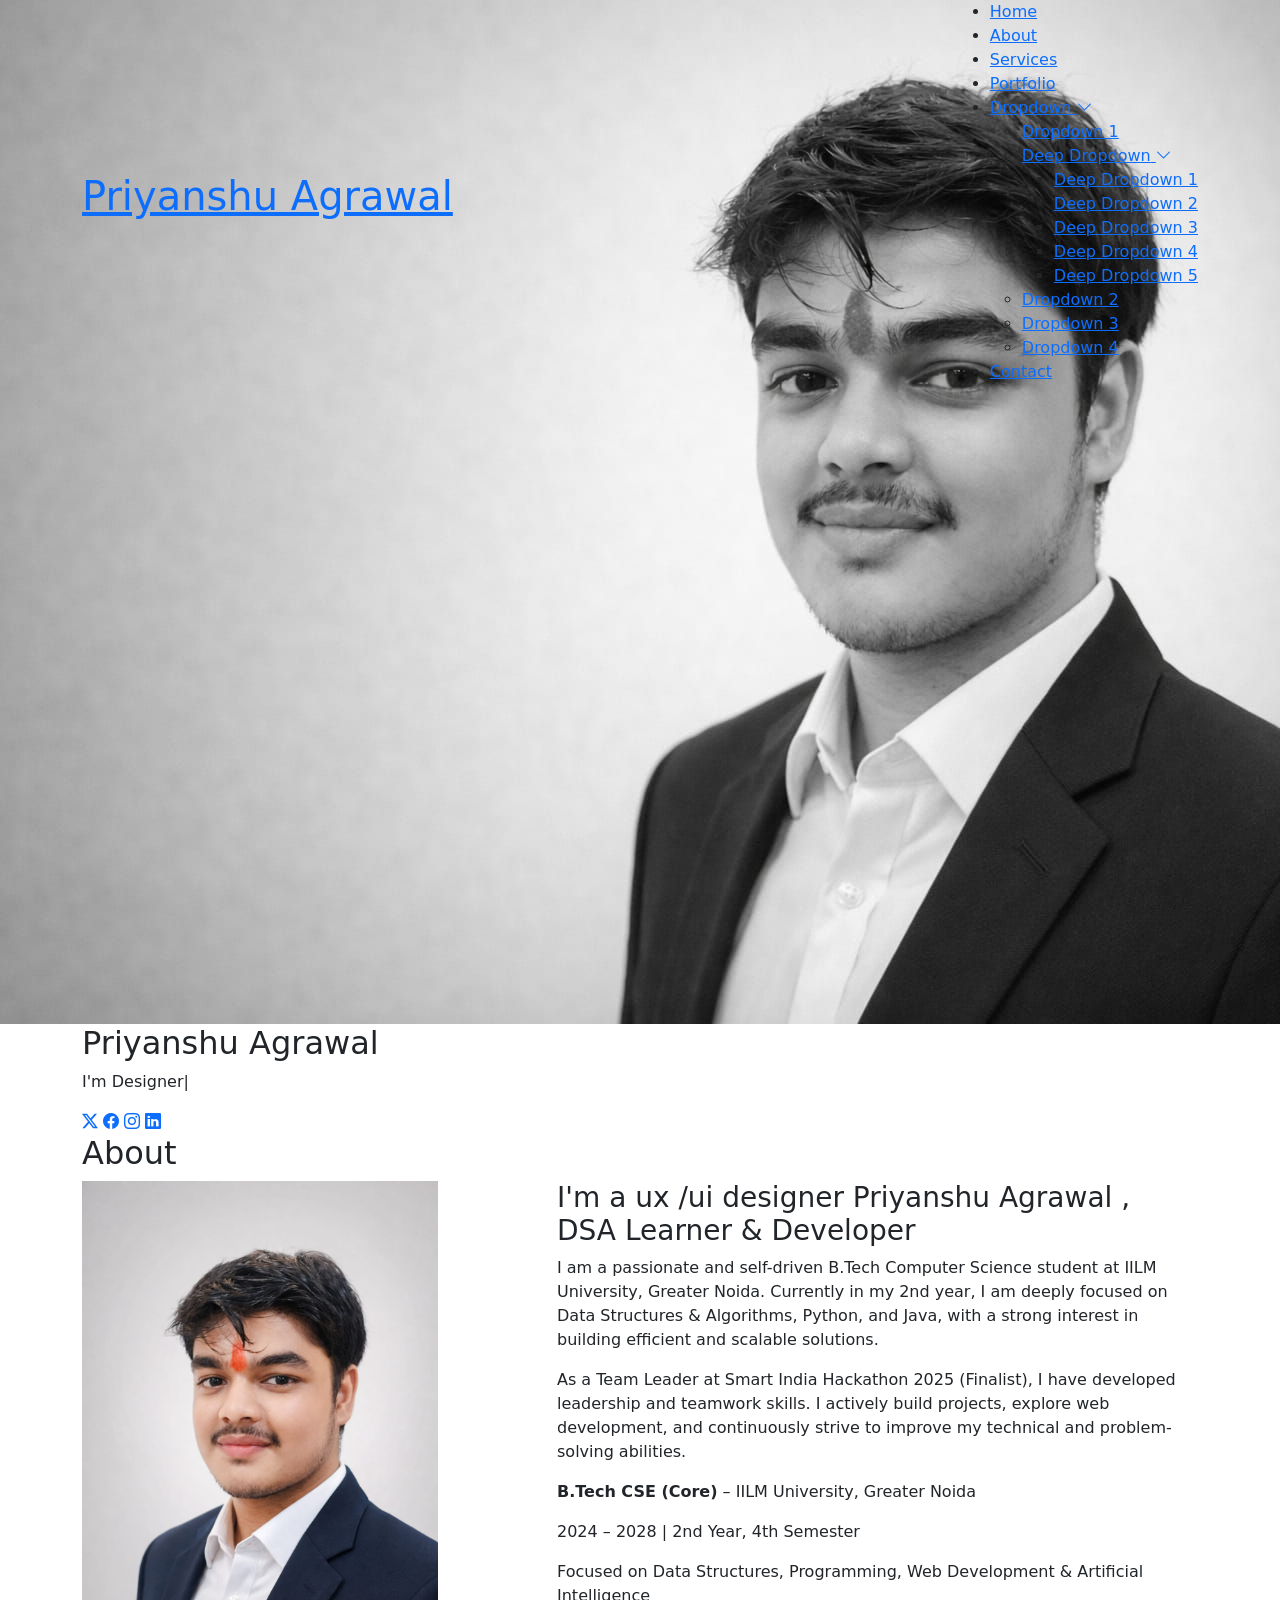
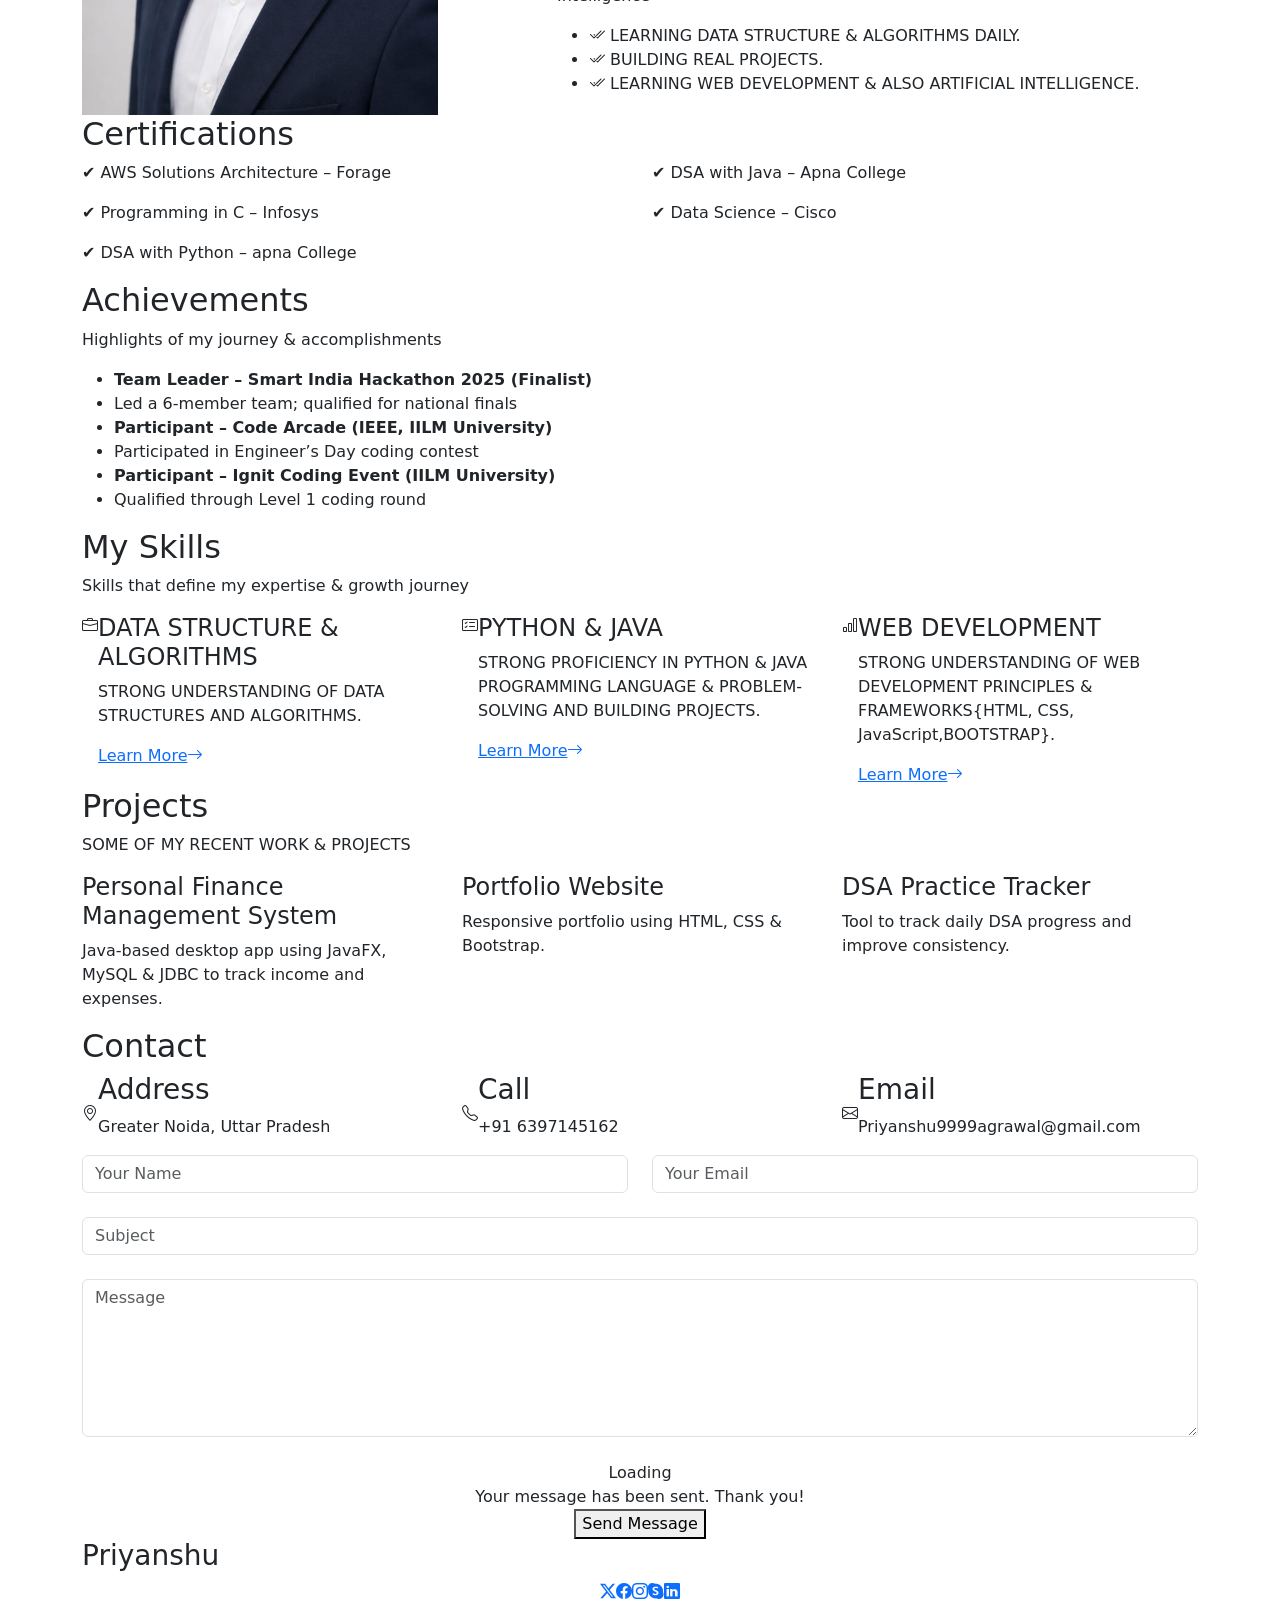
==== index.html @ 97d76272 "first commit" ====
<!DOCTYPE html>
<html lang="en">

<head>
  <meta charset="utf-8">
  <meta content="width=device-width, initial-scale=1.0" name="viewport">
  <title>Index - Folio Bootstrap Template</title>
  <meta name="description" content="">
  <meta name="keywords" content="">

  <!-- Favicons -->
  <link href="assets/img/favicon.png" rel="icon">
  <link href="assets/img/apple-touch-icon.png" rel="apple-touch-icon">

  <!-- Fonts -->
  <link href="https://fonts.googleapis.com" rel="preconnect">
  <link href="https://fonts.gstatic.com" rel="preconnect" crossorigin>
  <link href="https://fonts.googleapis.com/css2?family=Roboto:ital,wght@0,100;0,300;0,400;0,500;0,700;0,900;1,100;1,300;1,400;1,500;1,700;1,900&family=Poppins:ital,wght@0,100;0,200;0,300;0,400;0,500;0,600;0,700;0,800;0,900;1,100;1,200;1,300;1,400;1,500;1,600;1,700;1,800;1,900&family=Playfair+Display:ital,wght@0,400;0,500;0,600;0,700;0,800;0,900;1,400;1,500;1,600;1,700;1,800;1,900&display=swap" rel="stylesheet">

  <!-- Vendor CSS Files -->
  <link href="assets/vendor/bootstrap/css/bootstrap.min.css" rel="stylesheet">
  <link href="assets/vendor/bootstrap-icons/bootstrap-icons.css" rel="stylesheet">
  <link href="assets/vendor/aos/aos.css" rel="stylesheet">
  <link href="assets/vendor/swiper/swiper-bundle.min.css" rel="stylesheet">
  <link href="assets/vendor/glightbox/css/glightbox.min.css" rel="stylesheet">

  <!-- Main CSS File -->
  <link href="assets/css/main.css" rel="stylesheet">

  <!-- =======================================================
  * Template Name: Folio
  * Template URL: https://bootstrapmade.com/folio-bootstrap-portfolio-template/
  * Updated: Aug 08 2024 with Bootstrap v5.3.3
  * Author: BootstrapMade.com
  * License: https://bootstrapmade.com/license/
  ======================================================== -->
</head>

<body class="index-page">

  <header id="header" class="header d-flex align-items-center fixed-top">
    <div class="container-fluid container-xl position-relative d-flex align-items-center justify-content-between">

      <a href="index.html" class="logo d-flex align-items-center">
        <!-- Uncomment the line below if you also wish to use an image logo -->
        <!-- <img src="assets/img/logo.png" alt=""> -->
        <h1 class="sitename">Priyanshu Agrawal</h1>
      </a>

      <nav id="navmenu" class="navmenu">
        <ul>
          <li><a href="#hero" class="active">Home</a></li>
          <li><a href="#about">About</a></li>
          <li><a href="#services">Services</a></li>
          <li><a href="#portfolio">Portfolio</a></li>
          <li class="dropdown"><a href="#"><span>Dropdown</span> <i class="bi bi-chevron-down toggle-dropdown"></i></a>
            <ul>
              <li><a href="#">Dropdown 1</a></li>
              <li class="dropdown"><a href="#"><span>Deep Dropdown</span> <i class="bi bi-chevron-down toggle-dropdown"></i></a>
                <ul>
                  <li><a href="#">Deep Dropdown 1</a></li>
                  <li><a href="#">Deep Dropdown 2</a></li>
                  <li><a href="#">Deep Dropdown 3</a></li>
                  <li><a href="#">Deep Dropdown 4</a></li>
                  <li><a href="#">Deep Dropdown 5</a></li>
                </ul>
              </li>
              <li><a href="#">Dropdown 2</a></li>
              <li><a href="#">Dropdown 3</a></li>
              <li><a href="#">Dropdown 4</a></li>
            </ul>
          </li>
          <li><a href="#contact">Contact</a></li>
        </ul>
        <i class="mobile-nav-toggle d-xl-none bi bi-list"></i>
      </nav>

    </div>
  </header>

  <main class="main">

    <!-- Hero Section -->
    <section id="hero" class="hero section dark-background">

      <img src="assets/img/imagebg.jpg.jpeg" alt="" data-aos="fade-in">

      <div class="container" data-aos="fade-up" data-aos-delay="100">
        <h2>Priyanshu Agrawal<br></h2>
        <p>I'm <span class="typed" data-typed-items="Designer, Developer, Freelancer,DSA Learner">Freelancer</span></p>
        <div class="social-links">
          <a href="#"><i class="bi bi-twitter-x"></i></a>
          <a href="#"><i class="bi bi-facebook"></i></a>
          <a href="#"><i class="bi bi-instagram"></i></a>
          <a href="#"><i class="bi bi-linkedin"></i></a>
        </div>
      </div>

    </section><!-- /Hero Section -->

    <!-- About Section -->
    <section id="about" class="about section">

      <!-- Section Title -->
      <div class="container section-title" data-aos="fade-up">
        <h2>About</h2>

      </div><!-- End Section Title -->

      <div class="container" data-aos="fade-up" data-aos-delay="100">

        <div class="row gy-4 justify-content-between">
          <div class="col-lg-4 profile-img align-self-start">
            <img src="assets/img/profile-img.jpg.jpeg" class="img-fluid" alt="">
          </div>
          <div class="col-lg-7 content">
            <h3>I'm a ux /ui designer Priyanshu Agrawal , DSA Learner & Developer 

            </h3><p>I am a passionate and self-driven B.Tech Computer Science student at IILM University, Greater Noida. 
              Currently in my 2nd year, I am deeply focused on Data Structures & Algorithms, Python, and Java, 
              with a strong interest in building efficient and scalable solutions.
            </p>
            <p>
              As a Team Leader at Smart India Hackathon 2025 (Finalist), I have developed leadership and teamwork skills. 
              I actively build projects, explore web development, and continuously strive to improve my technical and problem-solving abilities.
            </p>
            </p>
           <p><strong>B.Tech CSE (Core)</strong> – IILM University, Greater Noida</p>
<p>2024 – 2028 | 2nd Year, 4th Semester</p>
<p>Focused on Data Structures, Programming, Web Development & Artificial Intelligence</p>
            <ul>
              <li><i class="bi bi-check2-all"></i> <span>LEARNING DATA STRUCTURE & ALGORITHMS DAILY.</span></li>
              <li><i class="bi bi-check2-all"></i> <span>BUILDING REAL PROJECTS.</span></li>
              <li><i class="bi bi-check2-all"></i> <span>LEARNING WEB DEVELOPMENT & ALSO ARTIFICIAL INTELLIGENCE.</span></li>
            </ul>
          </div>
        </div>

      </div>

    </section><!-- /About Section -->

    <!-- Services Section -->
     <section id="certifications" class="section">
  <div class="container">
    <h2>Certifications</h2>

    <div class="row">

      <div class="col-md-6">
        <p>✔ AWS Solutions Architecture – Forage</p>
      </div>

      <div class="col-md-6">
        <p>✔ DSA with Java – Apna College</p>
      </div>

      <div class="col-md-6">
        <p>✔ Programming in C – Infosys</p>
      </div>

      <div class="col-md-6">
        <p>✔ Data Science – Cisco</p>
      </div>

      <div class="col-md-6">
        <p>✔ DSA with Python – apna College</p>
      </div>


    </div>

  </div>
</section>
<section id="achievements" class="services section">

  <div class="container section-title">
    <h2>Achievements</h2>
    <p>Highlights of my journey & accomplishments</p>
  </div>

  <div class="container">
    <ul>
      <li><strong>Team Leader – Smart India Hackathon 2025 (Finalist)</strong></li>
      <li>Led a 6-member team; qualified for national finals</li>

      <li><strong>Participant – Code Arcade (IEEE, IILM University)</strong></li>
      <li>Participated in Engineer’s Day coding contest</li>

      <li><strong>Participant – Ignit Coding Event (IILM University)</strong></li>
      <li>Qualified through Level 1 coding round</li>
    </ul>
  </div>

</section>

    <section id="services" class="services section">

      <!-- Section Title -->
      <div class="container section-title" data-aos="fade-up">
        <h2>My Skills</h2>
        <p>Skills that define my expertise & growth journey</p>
      </div><!-- End Section Title -->

      <div class="container">

        <div class="row gy-4">

          <div class="col-lg-4 col-md-6 service-item d-flex" data-aos="fade-up" data-aos-delay="100">
            <div class="icon flex-shrink-0"><i class="bi bi-briefcase"></i></div>
            <div>
              <h4 class="title">DATA STRUCTURE & ALGORITHMS</h4>
              <p class="description">STRONG UNDERSTANDING OF DATA STRUCTURES AND ALGORITHMS.</p>
              <a href="service-details.html" class="readmore stretched-link"><span>Learn More</span><i class="bi bi-arrow-right"></i></a>
            </div>
          </div>
          <!-- End Service Item -->

          <div class="col-lg-4 col-md-6 service-item d-flex" data-aos="fade-up" data-aos-delay="200">
            <div class="icon flex-shrink-0"><i class="bi bi-card-checklist"></i></div>
            <div>
              <h4 class="title">PYTHON & JAVA</h4>
              <p class="description">STRONG PROFICIENCY IN PYTHON & JAVA PROGRAMMING LANGUAGE & PROBLEM-SOLVING AND BUILDING PROJECTS.</p>
              <a href="service-details.html" class="readmore stretched-link"><span>Learn More</span><i class="bi bi-arrow-right"></i></a>
            </div>
          </div><!-- End Service Item -->

          <div class="col-lg-4 col-md-6 service-item d-flex" data-aos="fade-up" data-aos-delay="300">
            <div class="icon flex-shrink-0"><i class="bi bi-bar-chart"></i></div>
            <div>
              <h4 class="title">WEB DEVELOPMENT</h4>
              <p class="description">STRONG UNDERSTANDING OF WEB DEVELOPMENT PRINCIPLES & FRAMEWORKS{HTML, CSS, JavaScript,BOOTSTRAP}.</p>
              <a href="service-details.html" class="readmore stretched-link"><span>Learn More</span><i class="bi bi-arrow-right"></i></a>
            </div>
          </div><!-- End Service Item -->

        </div>

      </div>

    </section><!-- /Services Section -->


    <!-- Projects Section -->
    <section id="Projects" class="Projects section">

      <!-- Section Title -->
      <div class="container section-title" data-aos="fade-up">
        <h2>Projects</h2>
        <p>SOME OF MY  RECENT WORK & PROJECTS</p>
      </div><!-- End Section Title -->

      <div class="container">

        <div class="isotope-layout" data-default-filter="*" data-layout="masonry" data-sort="original-order">

        </div>
        <div class="row">

  <div class="col-md-4">
    <h4>Personal Finance Management System</h4>
    <p>Java-based desktop app using JavaFX, MySQL & JDBC to track income and expenses.</p>
  </div>

  <div class="col-md-4">
    <h4>Portfolio Website</h4>
    <p>Responsive portfolio using HTML, CSS & Bootstrap.</p>
  </div>

  <div class="col-md-4">
    <h4>DSA Practice Tracker</h4>
    <p>Tool to track daily DSA progress and improve consistency.</p>
  </div>

            </section><!-- /Projects Section -->
    
    <!-- Contact Section -->
    <section id="contact" class="contact section">

      <!-- Section Title -->
      <div class="container section-title" data-aos="fade-up">
        <h2>Contact</h2>
        
      </div><!-- End Section Title -->

      <div class="container" data-aos="fade-up" data-aos-delay="100">

        <div class="info-wrap" data-aos="fade-up" data-aos-delay="200">
          <div class="row gy-5">

            <div class="col-lg-4">
              <div class="info-item d-flex align-items-center">
                <i class="bi bi-geo-alt flex-shrink-0"></i>
                <div>
                  <h3>Address</h3>
                  <p>Greater Noida, Uttar Pradesh</p>
                </div>
              </div>
            </div><!-- End Info Item -->

            <div class="col-lg-4">
              <div class="info-item d-flex align-items-center">
                <i class="bi bi-telephone flex-shrink-0"></i>
                <div>
                  <h3>Call<br></h3>
                  <p>+91 6397145162</p>
                </div>
              </div>
            </div><!-- End Info Item -->

            <div class="col-lg-4">
              <div class="info-item d-flex align-items-center">
                <i class="bi bi-envelope flex-shrink-0"></i>
                <div>
                  <h3>Email</h3>
                  <p>Priyanshu9999agrawal@gmail.com</p>
                </div>
              </div>
            </div><!-- End Info Item -->

          </div>
        </div>

        <form action="forms/contact.php" method="post" class="php-email-form" data-aos="fade-up" data-aos-delay="300">
          <div class="row gy-4">

            <div class="col-md-6">
              <input type="text" name="name" class="form-control" placeholder="Your Name" required="">
            </div>

            <div class="col-md-6 ">
              <input type="email" class="form-control" name="email" placeholder="Your Email" required="">
            </div>

            <div class="col-md-12">
              <input type="text" class="form-control" name="subject" placeholder="Subject" required="">
            </div>

            <div class="col-md-12">
              <textarea class="form-control" name="message" rows="6" placeholder="Message" required=""></textarea>
            </div>

            <div class="col-md-12 text-center">
              <div class="loading">Loading</div>
              <div class="error-message"></div>
              <div class="sent-message">Your message has been sent. Thank you!</div>

              <button type="submit">Send Message</button>
            </div>

          </div>
        </form><!-- End Contact Form -->

      </div>

    </section><!-- /Contact Section -->

  </main>

  <footer id="footer" class="footer light-background">
    <div class="container">
      <h3 class="sitename">Priyanshu</h3>
      
      <div class="social-links d-flex justify-content-center">
        <a href=""><i class="bi bi-twitter-x"></i></a>
        <a href=""><i class="bi bi-facebook"></i></a>
        <a href=""><i class="bi bi-instagram"></i></a>
        <a href=""><i class="bi bi-skype"></i></a>
        <a href=""><i class="bi bi-linkedin"></i></a>
      </div>
      <div class="container">
        <div class="copyright">
         
        </div>
        <div class="credits">
          <!-- All the links in the footer should remain intact. -->
          <!-- You can delete the links only if you've purchased the pro version. -->
          <!-- Licensing information: https://bootstrapmade.com/license/ -->
          <!-- Purchase the pro version with working PHP/AJAX contact form: [buy-url] -->
          
        </div>
      </div>
    </div>
  </footer>

  <!-- Scroll Top -->
  <a href="#" id="scroll-top" class="scroll-top d-flex align-items-center justify-content-center"><i class="bi bi-arrow-up-short"></i></a>

  <!-- Preloader -->
  <div id="preloader"></div>

  <!-- Vendor JS Files -->
  <script src="assets/vendor/bootstrap/js/bootstrap.bundle.min.js"></script>
  <script src="assets/vendor/php-email-form/validate.js"></script>
  <script src="assets/vendor/aos/aos.js"></script>
  <script src="assets/vendor/typed.js/typed.umd.js"></script>
  <script src="assets/vendor/swiper/swiper-bundle.min.js"></script>
  <script src="assets/vendor/glightbox/js/glightbox.min.js"></script>
  <script src="assets/vendor/imagesloaded/imagesloaded.pkgd.min.js"></script>
  <script src="assets/vendor/isotope-layout/isotope.pkgd.min.js"></script>

  <!-- Main JS File -->
  <script src="assets/js/main.js"></script>

</body>

</html>
---- assets/css/main.css ----
/**
* Template Name: Folio
* Template URL: https://bootstrapmade.com/folio-bootstrap-portfolio-template/
* Updated: Aug 08 2024 with Bootstrap v5.3.3
* Author: BootstrapMade.com
* License: https://bootstrapmade.com/license/
*/

/*--------------------------------------------------------------
# Font & Color Variables
# Help: https://bootstrapmade.com/color-system/
--------------------------------------------------------------*/
/* Fonts */
:root {
  --default-font: "Roboto",  system-ui, -apple-system, "Segoe UI", Roboto, "Helvetica Neue", Arial, "Noto Sans", "Liberation Sans", sans-serif, "Apple Color Emoji", "Segoe UI Emoji", "Segoe UI Symbol", "Noto Color Emoji";
  --heading-font: "Playfair Display",  sans-serif;
  --nav-font: "Poppins",  sans-serif;
}

/* Global Colors - The following color variables are used throughout the website. Updating them here will change the color scheme of the entire website */
:root { 
  --background-color: #ffffff; /* Background color for the entire website, including individual sections */
  --default-color: #898989; /* Default color used for the majority of the text content across the entire website */
  --heading-color: #777777; /* Color for headings, subheadings and title throughout the website */
  --accent-color: #b8a07e; /* Accent color that represents your brand on the website. It's used for buttons, links, and other elements that need to stand out */
  --surface-color: #ffffff; /* The surface color is used as a background of boxed elements within sections, such as cards, icon boxes, or other elements that require a visual separation from the global background. */
  --contrast-color: #ffffff; /* Contrast color for text, ensuring readability against backgrounds of accent, heading, or default colors. */
}

/* Nav Menu Colors - The following color variables are used specifically for the navigation menu. They are separate from the global colors to allow for more customization options */
:root {
  --nav-color: rgba(255, 255, 255, 0.6);  /* The default color of the main navmenu links */
  --nav-hover-color: #ffffff; /* Applied to main navmenu links when they are hovered over or active */
  --nav-mobile-background-color: #ffffff; /* Used as the background color for mobile navigation menu */
  --nav-dropdown-background-color: #ffffff; /* Used as the background color for dropdown items that appear when hovering over primary navigation items */
  --nav-dropdown-color: #898989; /* Used for navigation links of the dropdown items in the navigation menu. */
  --nav-dropdown-hover-color: #b8a07e; /* Similar to --nav-hover-color, this color is applied to dropdown navigation links when they are hovered over. */
}

/* Color Presets - These classes override global colors when applied to any section or element, providing reuse of the sam color scheme. */

.light-background {
  --background-color: #f3f1f0;
  --surface-color: #ffffff;
}

.dark-background {
  --background-color: #858484;
  --default-color: #ffffff;
  --heading-color: #ffffff;
  --surface-color: #9e9e9e;
  --contrast-color: #ffffff;
}

/* Smooth scroll */
:root {
  scroll-behavior: smooth;
}

/*--------------------------------------------------------------
# General Styling & Shared Classes
--------------------------------------------------------------*/
body {
  color: var(--default-color);
  background-color: var(--background-color);
  font-family: var(--default-font);
}

a {
  color: var(--accent-color);
  text-decoration: none;
  transition: 0.3s;
}

a:hover {
  color: color-mix(in srgb, var(--accent-color), transparent 25%);
  text-decoration: none;
}

h1,
h2,
h3,
h4,
h5,
h6 {
  color: var(--heading-color);
  font-family: var(--heading-font);
}

/* PHP Email Form Messages
------------------------------*/
.php-email-form .error-message {
  display: none;
  background: #df1529;
  color: #ffffff;
  text-align: left;
  padding: 15px;
  margin-bottom: 24px;
  font-weight: 600;
}

.php-email-form .sent-message {
  display: none;
  color: #ffffff;
  background: #059652;
  text-align: center;
  padding: 15px;
  margin-bottom: 24px;
  font-weight: 600;
}

.php-email-form .loading {
  display: none;
  background: var(--surface-color);
  text-align: center;
  padding: 15px;
  margin-bottom: 24px;
}

.php-email-form .loading:before {
  content: "";
  display: inline-block;
  border-radius: 50%;
  width: 24px;
  height: 24px;
  margin: 0 10px -6px 0;
  border: 3px solid var(--accent-color);
  border-top-color: var(--surface-color);
  animation: php-email-form-loading 1s linear infinite;
}

@keyframes php-email-form-loading {
  0% {
    transform: rotate(0deg);
  }

  100% {
    transform: rotate(360deg);
  }
}

/*--------------------------------------------------------------
# Global Header
--------------------------------------------------------------*/
.header {
  --background-color: rgba(0, 0, 0, 0);
  --default-color: #ffffff;
  --heading-color: #ffffff;
  color: var(--default-color);
  background-color: var(--background-color);
  padding: 10px 0;
  transition: all 0.5s;
  z-index: 997;
}

.header .logo {
  line-height: 1;
}

.header .logo img {
  max-height: 32px;
  margin-right: 8px;
}

.header .logo h1 {
  font-size: 30px;
  margin: 0;
  font-weight: 4700;
  color: var(--heading-color);
}

.scrolled .header {
  box-shadow: 0px 0 18px rgba(0, 0, 0, 0.1);
}

/* Global Header on Scroll
------------------------------*/
.scrolled .header {
  --background-color: rgba(82, 78, 68, 0.8);
}

/*--------------------------------------------------------------
# Navigation Menu
--------------------------------------------------------------*/
/* Navmenu - Desktop */
@media (min-width: 1200px) {
  .navmenu {
    padding: 0;
  }

  .navmenu ul {
    margin: 0;
    padding: 0;
    display: flex;
    list-style: none;
    align-items: center;
  }

  .navmenu li {
    position: relative;
  }

  .navmenu a,
  .navmenu a:focus {
    color: var(--nav-color);
    padding: 18px 15px;
    font-size: 16px;
    font-family: var(--nav-font);
    font-weight: 400;
    display: flex;
    align-items: center;
    justify-content: space-between;
    white-space: nowrap;
    transition: 0.3s;
  }

  .navmenu a i,
  .navmenu a:focus i {
    font-size: 12px;
    line-height: 0;
    margin-left: 5px;
    transition: 0.3s;
  }

  .navmenu li:last-child a {
    padding-right: 0;
  }

  .navmenu li:hover>a,
  .navmenu .active,
  .navmenu .active:focus {
    color: var(--nav-hover-color);
  }

  .navmenu .dropdown ul {
    margin: 0;
    padding: 10px 0;
    background: var(--nav-dropdown-background-color);
    display: block;
    position: absolute;
    visibility: hidden;
    left: 14px;
    top: 130%;
    opacity: 0;
    transition: 0.3s;
    border-radius: 4px;
    z-index: 99;
    box-shadow: 0px 0px 30px rgba(0, 0, 0, 0.1);
  }

  .navmenu .dropdown ul li {
    min-width: 200px;
  }

  .navmenu .dropdown ul a {
    padding: 10px 20px;
    font-size: 15px;
    text-transform: none;
    color: var(--nav-dropdown-color);
  }

  .navmenu .dropdown ul a i {
    font-size: 12px;
  }

  .navmenu .dropdown ul a:hover,
  .navmenu .dropdown ul .active:hover,
  .navmenu .dropdown ul li:hover>a {
    color: var(--nav-dropdown-hover-color);
  }

  .navmenu .dropdown:hover>ul {
    opacity: 1;
    top: 100%;
    visibility: visible;
  }

  .navmenu .dropdown .dropdown ul {
    top: 0;
    left: -90%;
    visibility: hidden;
  }

  .navmenu .dropdown .dropdown:hover>ul {
    opacity: 1;
    top: 0;
    left: -100%;
    visibility: visible;
  }
}

/* Navmenu - Mobile */
@media (max-width: 1199px) {
  .mobile-nav-toggle {
    color: var(--nav-color);
    font-size: 28px;
    line-height: 0;
    margin-right: 10px;
    cursor: pointer;
    transition: color 0.3s;
  }

  .navmenu {
    padding: 0;
    z-index: 9997;
  }

  .navmenu ul {
    display: none;
    list-style: none;
    position: absolute;
    inset: 60px 20px 20px 20px;
    padding: 10px 0;
    margin: 0;
    border-radius: 6px;
    background-color: var(--nav-mobile-background-color);
    overflow-y: auto;
    transition: 0.3s;
    z-index: 9998;
    box-shadow: 0px 0px 30px rgba(0, 0, 0, 0.1);
  }

  .navmenu a,
  .navmenu a:focus {
    color: var(--nav-dropdown-color);
    padding: 10px 20px;
    font-family: var(--nav-font);
    font-size: 17px;
    font-weight: 500;
    display: flex;
    align-items: center;
    justify-content: space-between;
    white-space: nowrap;
    transition: 0.3s;
  }

  .navmenu a i,
  .navmenu a:focus i {
    font-size: 12px;
    line-height: 0;
    margin-left: 5px;
    width: 30px;
    height: 30px;
    display: flex;
    align-items: center;
    justify-content: center;
    border-radius: 50%;
    transition: 0.3s;
    background-color: color-mix(in srgb, var(--accent-color), transparent 90%);
  }

  .navmenu a i:hover,
  .navmenu a:focus i:hover {
    background-color: var(--accent-color);
    color: var(--contrast-color);
  }

  .navmenu a:hover,
  .navmenu .active,
  .navmenu .active:focus {
    color: var(--nav-dropdown-hover-color);
  }

  .navmenu .active i,
  .navmenu .active:focus i {
    background-color: var(--accent-color);
    color: var(--contrast-color);
    transform: rotate(180deg);
  }

  .navmenu .dropdown ul {
    position: static;
    display: none;
    z-index: 99;
    padding: 10px 0;
    margin: 10px 20px;
    background-color: var(--nav-dropdown-background-color);
    border: 1px solid color-mix(in srgb, var(--default-color), transparent 90%);
    box-shadow: none;
    transition: all 0.5s ease-in-out;
  }

  .navmenu .dropdown ul ul {
    background-color: rgba(33, 37, 41, 0.1);
  }

  .navmenu .dropdown>.dropdown-active {
    display: block;
    background-color: rgba(33, 37, 41, 0.03);
  }

  .mobile-nav-active {
    overflow: hidden;
  }

  .mobile-nav-active .mobile-nav-toggle {
    color: #fff;
    position: absolute;
    font-size: 32px;
    top: 15px;
    right: 15px;
    margin-right: 0;
    z-index: 9999;
  }

  .mobile-nav-active .navmenu {
    position: fixed;
    overflow: hidden;
    inset: 0;
    background: rgba(33, 37, 41, 0.8);
    transition: 0.3s;
  }

  .mobile-nav-active .navmenu>ul {
    display: block;
  }
}

/*--------------------------------------------------------------
# Global Footer
--------------------------------------------------------------*/
.footer {
  color: var(--default-color);
  background-color: var(--background-color);
  font-size: 14px;
  text-align: center;
  padding: 30px 0;
  position: relative;
}

.footer h3 {
  font-size: 36px;
  font-weight: 700;
  position: relative;
  padding: 0;
  margin: 0 0 15px 0;
}

.footer p {
  font-size: 15;
  font-style: italic;
  padding: 0;
  margin: 0 0 30px 0;
}

.footer .social-links {
  margin: 0 0 30px 0;
}

.footer .social-links a {
  font-size: 16px;
  display: flex;
  align-items: center;
  justify-content: center;
  background: var(--accent-color);
  color: var(--contrast-color);
  line-height: 1;
  margin: 0 4px;
  border-radius: 50%;
  text-align: center;
  width: 36px;
  height: 36px;
  transition: 0.3s;
}

.footer .social-links a:hover {
  background: color-mix(in srgb, var(--accent-color), transparent 20%);
  text-decoration: none;
}

.footer .copyright {
  padding-top: 25px;
  border-top: 1px solid color-mix(in srgb, var(--default-color), transparent 90%);
}

.footer .credits {
  font-size: 13px;
  padding-top: 5px;
}

/*--------------------------------------------------------------
# Preloader
--------------------------------------------------------------*/
#preloader {
  position: fixed;
  inset: 0;
  z-index: 999999;
  overflow: hidden;
  background: var(--background-color);
  transition: all 0.6s ease-out;
}

#preloader:before {
  content: "";
  position: fixed;
  top: calc(50% - 30px);
  left: calc(50% - 30px);
  border: 6px solid #ffffff;
  border-color: var(--accent-color) transparent var(--accent-color) transparent;
  border-radius: 50%;
  width: 60px;
  height: 60px;
  animation: animate-preloader 1.5s linear infinite;
}

@keyframes animate-preloader {
  0% {
    transform: rotate(0deg);
  }

  100% {
    transform: rotate(360deg);
  }
}

/*--------------------------------------------------------------
# Scroll Top Button
--------------------------------------------------------------*/
.scroll-top {
  position: fixed;
  visibility: hidden;
  opacity: 0;
  right: 15px;
  bottom: 15px;
  z-index: 99999;
  background-color: var(--accent-color);
  width: 40px;
  height: 40px;
  border-radius: 4px;
  transition: all 0.4s;
}

.scroll-top i {
  font-size: 24px;
  color: var(--contrast-color);
  line-height: 0;
}

.scroll-top:hover {
  background-color: color-mix(in srgb, var(--accent-color), transparent 20%);
  color: var(--contrast-color);
}

.scroll-top.active {
  visibility: visible;
  opacity: 1;
}

/*--------------------------------------------------------------
# Disable aos animation delay on mobile devices
--------------------------------------------------------------*/
@media screen and (max-width: 768px) {
  [data-aos-delay] {
    transition-delay: 0 !important;
  }
}

/*--------------------------------------------------------------
# Global Page Titles & Breadcrumbs
--------------------------------------------------------------*/
.page-title {
  color: var(--default-color);
  background-color: var(--background-color);
  padding: 160px 0 80px 0;
  text-align: center;
  position: relative;
}

.page-title:before {
  content: "";
  background-color: color-mix(in srgb, var(--background-color), transparent 50%);
  position: absolute;
  inset: 0;
}

.page-title h1 {
  font-size: 42px;
  font-weight: 700;
  margin-bottom: 10px;
}

.page-title .breadcrumbs ol {
  display: flex;
  flex-wrap: wrap;
  list-style: none;
  justify-content: center;
  padding: 0;
  margin: 0;
  font-size: 16px;
  font-weight: 400;
}

.page-title .breadcrumbs ol li+li {
  padding-left: 10px;
}

.page-title .breadcrumbs ol li+li::before {
  content: "/";
  display: inline-block;
  padding-right: 10px;
  color: color-mix(in srgb, var(--default-color), transparent 50%);
}

/*--------------------------------------------------------------
# Global Sections
--------------------------------------------------------------*/
section,
.section {
  color: var(--default-color);
  background-color: var(--background-color);
  padding: 60px 0;
  scroll-margin-top: 80px;
  overflow: clip;
}

@media (max-width: 1199px) {

  section,
  .section {
    scroll-margin-top: 56px;
  }
}

/*--------------------------------------------------------------
# Global Section Titles
--------------------------------------------------------------*/
.section-title {
  text-align: center;
  padding-bottom: 60px;
  position: relative;
}

.section-title h2 {
  font-size: 32px;
  font-weight: 300;
  margin-bottom: 15px;
}

.section-title p {
  margin-bottom: 0;
}

/*--------------------------------------------------------------
# Hero Section
--------------------------------------------------------------*/
.hero {
  width: 100%;
  min-height: 100vh;
  position: relative;
  padding: 80px 0;
  display: flex;
  align-items: center;
  justify-content: center;
}

.hero img {
  position: absolute;
  inset: 0;
  display: block;
  width: 100%;
  height: 100%;
  object-fit: cover;
  z-index: 1;
}

.hero:before {
  content: "";
  background: color-mix(in srgb, var(--background-color), transparent 80%);
  position: absolute;
  inset: 0;
  z-index: 2;
}

.hero .container {
  position: relative;
  z-index: 3;
}

.hero h2 {
  margin: 0;
  font-size: 64px;
  font-weight: 700;
}

.hero p {
  margin: 5px 0 0 0;
  font-size: 26px;
}

.hero p span {
  letter-spacing: 1px;
  border-bottom: 2px solid var(--accent-color);
}

.hero .social-links {
  margin-top: 25px;
}

.hero .social-links a {
  font-size: 24px;
  display: inline-block;
  color: color-mix(in srgb, var(--default-color), transparent 50%);
  line-height: 1;
  margin-right: 20px;
  transition: 0.3s;
}

.hero .social-links a:hover {
  color: var(--accent-color);
}

@media (max-width: 768px) {
  .hero h2 {
    font-size: 32px;
  }

  .hero p {
    font-size: 20px;
  }
}

/*--------------------------------------------------------------
# About Section
--------------------------------------------------------------*/
.about .profile-img {
  border: 20px solid var(--accent-color);
  padding: 0;
}

.about .profile-img img {
  margin-top: -60px;
  margin-left: 40px;
  margin-bottom: 40px;
  position: relative;
  z-index: 1;
}

.about .content h3 {
  font-size: 1.75rem;
  font-weight: 700;
}

.about .content .fst-italic {
  color: color-mix(in srgb, var(--default-color), var(--contrast-color) 50%);
}

.about .content ul {
  list-style: none;
  padding: 0;
}

.about .content ul li {
  padding: 10px 0 0 0;
  display: flex;
}

.about .content ul i {
  color: var(--accent-color);
  margin-right: 0.5rem;
  line-height: 1.2;
  font-size: 1.25rem;
}

.about .content p:last-child {
  margin-bottom: 0;
}

/*--------------------------------------------------------------
# Services Section
--------------------------------------------------------------*/
.services .service-item {
  position: relative;
  height: 100%;
  margin-bottom: 30px;
}

.services .service-item .icon {
  margin-right: 20px;
}

.services .service-item .icon i {
  color: var(--accent-color);
  font-size: 40px;
  line-height: 0;
  transition: 0.3s;
}

.services .service-item:hover .icon i {
  color: var(--accent-color);
}

.services .service-item .title {
  color: var(--heading-color);
  font-weight: 700;
  margin-bottom: 10px;
  font-size: 20px;
  transition: 0.3s;
}

.services .service-item .description {
  font-size: 15px;
  color: color-mix(in srgb, var(--default-color), transparent 30%);
  margin-bottom: 10px;
}

.services .service-item .readmore {
  display: flex;
  align-items: center;
  color: color-mix(in srgb, var(--default-color), transparent 50%);
  transition: 0.3s;
  font-weight: 700;
  font-size: 14px;
}

.services .service-item .readmore i {
  margin-left: 8px;
}

.services .service-item:hover .title,
.services .service-item:hover .readmore,
.services .service-item:hover .icon i {
  color: var(--accent-color);
}

/*--------------------------------------------------------------
# Testimonials Section
--------------------------------------------------------------*/
.testimonials .section-header {
  margin-bottom: 40px;
}

.testimonials .testimonials-carousel,
.testimonials .testimonials-slider {
  overflow: hidden;
}

.testimonials .testimonial-item {
  text-align: center;
}

.testimonials .testimonial-item .testimonial-img {
  width: 120px;
  border-radius: 50%;
  border: 4px solid var(--background-color);
  margin: 0 auto;
}

.testimonials .testimonial-item h3 {
  font-size: 20px;
  font-weight: bold;
  margin: 10px 0 5px 0;
}

.testimonials .testimonial-item h4 {
  font-size: 14px;
  color: color-mix(in srgb, var(--default-color), transparent 40%);
  margin: 0 0 15px 0;
}

.testimonials .testimonial-item .stars {
  margin-bottom: 15px;
}

.testimonials .testimonial-item .stars i {
  color: #ffc107;
  margin: 0 1px;
}

.testimonials .testimonial-item .quote-icon-left,
.testimonials .testimonial-item .quote-icon-right {
  color: color-mix(in srgb, var(--accent-color), transparent 50%);
  font-size: 26px;
  line-height: 0;
}

.testimonials .testimonial-item .quote-icon-left {
  display: inline-block;
  left: -5px;
  position: relative;
}

.testimonials .testimonial-item .quote-icon-right {
  display: inline-block;
  right: -5px;
  position: relative;
  top: 10px;
  transform: scale(-1, -1);
}

.testimonials .testimonial-item p {
  font-style: italic;
  margin: 0 auto 15px auto;
}

.testimonials .swiper-wrapper {
  height: auto;
}

.testimonials .swiper-pagination {
  margin-top: 20px;
  position: relative;
}

.testimonials .swiper-pagination .swiper-pagination-bullet {
  width: 12px;
  height: 12px;
  opacity: 1;
  background-color: color-mix(in srgb, var(--default-color), transparent 85%);
}

.testimonials .swiper-pagination .swiper-pagination-bullet-active {
  background-color: var(--accent-color);
}

@media (min-width: 992px) {
  .testimonials .testimonial-item p {
    width: 80%;
  }
}

/*--------------------------------------------------------------
# Portfolio Section
--------------------------------------------------------------*/
.portfolio .portfolio-filters {
  padding: 0;
  margin: 0 auto 20px auto;
  list-style: none;
  text-align: center;
}

.portfolio .portfolio-filters li {
  cursor: pointer;
  display: inline-block;
  padding: 0;
  font-size: 18px;
  font-weight: 500;
  margin: 0 10px;
  line-height: 1;
  margin-bottom: 5px;
  transition: all 0.3s ease-in-out;
}

.portfolio .portfolio-filters li:hover,
.portfolio .portfolio-filters li.filter-active {
  color: var(--accent-color);
}

.portfolio .portfolio-filters li:first-child {
  margin-left: 0;
}

.portfolio .portfolio-filters li:last-child {
  margin-right: 0;
}

@media (max-width: 575px) {
  .portfolio .portfolio-filters li {
    font-size: 14px;
    margin: 0 5px;
  }
}

.portfolio .portfolio-content {
  position: relative;
  overflow: hidden;
}

.portfolio .portfolio-content img {
  transition: 0.3s;
}

.portfolio .portfolio-content .portfolio-info {
  opacity: 0;
  position: absolute;
  inset: 0;
  z-index: 3;
  transition: all ease-in-out 0.3s;
  background: rgba(0, 0, 0, 0.6);
  padding: 15px;
}

.portfolio .portfolio-content .portfolio-info h4 {
  font-size: 14px;
  padding: 5px 10px;
  font-weight: 400;
  color: #ffffff;
  display: inline-block;
  background-color: var(--accent-color);
}

.portfolio .portfolio-content .portfolio-info p {
  position: absolute;
  bottom: 10px;
  text-align: center;
  display: inline-block;
  left: 0;
  right: 0;
  font-size: 16px;
  font-weight: 600;
  color: rgba(255, 255, 255, 0.8);
}

.portfolio .portfolio-content .portfolio-info .preview-link,
.portfolio .portfolio-content .portfolio-info .details-link {
  position: absolute;
  left: calc(50% - 40px);
  font-size: 26px;
  top: calc(50% - 14px);
  color: #fff;
  transition: 0.3s;
  line-height: 1.2;
}

.portfolio .portfolio-content .portfolio-info .preview-link:hover,
.portfolio .portfolio-content .portfolio-info .details-link:hover {
  color: var(--accent-color);
}

.portfolio .portfolio-content .portfolio-info .details-link {
  left: 50%;
  font-size: 34px;
  line-height: 0;
}

.portfolio .portfolio-content:hover .portfolio-info {
  opacity: 1;
}

.portfolio .portfolio-content:hover img {
  transform: scale(1.1);
}

/*--------------------------------------------------------------
# Pricing Section
--------------------------------------------------------------*/
.pricing .pricing-item {
  background-color: color-mix(in srgb, var(--accent-color), transparent 96%);
  padding: 40px 40px;
  height: 100%;
  border-radius: 15px;
}

.pricing h3 {
  font-weight: 600;
  margin-bottom: 15px;
  font-size: 20px;
}

.pricing h4 {
  color: var(--accent-color);
  font-size: 48px;
  font-weight: 700;
  font-family: var(--heading-font);
  margin-bottom: 0;
}

.pricing h4 sup {
  font-size: 28px;
}

.pricing h4 span {
  color: color-mix(in srgb, var(--default-color), transparent 50%);
  font-size: 18px;
  font-weight: 500;
}

.pricing .description {
  font-size: 14px;
}

.pricing .cta-btn {
  border: 1px solid var(--default-color);
  color: var(--default-color);
  display: block;
  text-align: center;
  padding: 10px 35px;
  border-radius: 5px;
  font-size: 16px;
  font-weight: 500;
  font-family: var(--heading-font);
  transition: 0.3s;
  margin-top: 20px;
  margin-bottom: 6px;
}

.pricing .cta-btn:hover {
  background: var(--accent-color);
  color: var(--contrast-color);
  border-color: var(--accent-color);
}

.pricing ul {
  padding: 0;
  list-style: none;
  color: color-mix(in srgb, var(--default-color), transparent 30%);
  text-align: left;
  line-height: 20px;
}

.pricing ul li {
  padding: 10px 0;
  display: flex;
  align-items: center;
}

.pricing ul li:last-child {
  padding-bottom: 0;
}

.pricing ul i {
  color: #059652;
  font-size: 24px;
  padding-right: 3px;
}

.pricing ul .na {
  color: color-mix(in srgb, var(--default-color), transparent 60%);
}

.pricing ul .na i {
  color: color-mix(in srgb, var(--default-color), transparent 60%);
}

.pricing ul .na span {
  text-decoration: line-through;
}

.pricing .featured {
  position: relative;
}

.pricing .featured .popular {
  position: absolute;
  top: 15px;
  right: 15px;
  background-color: var(--accent-color);
  color: var(--contrast-color);
  padding: 4px 15px 6px 15px;
  margin: 0;
  border-radius: 5px;
  font-size: 14px;
  font-weight: 500;
}

.pricing .featured .cta-btn {
  background: var(--accent-color);
  color: var(--contrast-color);
  border-color: var(--accent-color);
}

@media (max-width: 992px) {
  .pricing .box {
    max-width: 60%;
    margin: 0 auto 30px auto;
  }
}

@media (max-width: 767px) {
  .pricing .box {
    max-width: 80%;
    margin: 0 auto 30px auto;
  }
}

@media (max-width: 420px) {
  .pricing .box {
    max-width: 100%;
    margin: 0 auto 30px auto;
  }
}

/*--------------------------------------------------------------
# Contact Section
--------------------------------------------------------------*/
.contact .info-wrap {
  background-color: var(--surface-color);
  box-shadow: 0px 0px 20px rgba(0, 0, 0, 0.1);
  padding: 30px;
  margin-bottom: 30px;
}

.contact .info-item i {
  font-size: 20px;
  color: var(--accent-color);
  width: 56px;
  height: 56px;
  display: flex;
  justify-content: center;
  align-items: center;
  transition: all 0.3s ease-in-out;
  border-radius: 50%;
  border: 1px solid color-mix(in srgb, var(--accent-color), transparent 40%);
  margin-right: 15px;
}

.contact .info-item h3 {
  font-size: 18px;
  font-weight: 700;
  margin: 0 0 2px 0;
}

.contact .info-item p {
  padding: 0;
  margin-bottom: 0;
  font-size: 14px;
}

.contact .info-item:hover i {
  background: var(--accent-color);
  color: var(--contrast-color);
}

.contact .php-email-form {
  background-color: var(--surface-color);
  box-shadow: 0px 0px 20px rgba(0, 0, 0, 0.1);
  padding: 30px;
}

@media (max-width: 575px) {
  .contact .php-email-form {
    padding: 20px;
  }
}

.contact .php-email-form input[type=text],
.contact .php-email-form input[type=email],
.contact .php-email-form textarea {
  font-size: 14px;
  padding: 10px 15px;
  box-shadow: none;
  border-radius: 0;
  color: var(--default-color);
  background-color: color-mix(in srgb, var(--background-color), transparent 50%);
  border-color: color-mix(in srgb, var(--default-color), transparent 80%);
}

.contact .php-email-form input[type=text]:focus,
.contact .php-email-form input[type=email]:focus,
.contact .php-email-form textarea:focus {
  border-color: var(--accent-color);
}

.contact .php-email-form input[type=text]::placeholder,
.contact .php-email-form input[type=email]::placeholder,
.contact .php-email-form textarea::placeholder {
  color: color-mix(in srgb, var(--default-color), transparent 70%);
}

.contact .php-email-form button[type=submit] {
  color: var(--contrast-color);
  background: var(--accent-color);
  border: 0;
  padding: 10px 30px;
  transition: 0.4s;
  border-radius: 50px;
}

.contact .php-email-form button[type=submit]:hover {
  background: color-mix(in srgb, var(--accent-color), transparent 20%);
}

/*--------------------------------------------------------------
# Portfolio Details Section
--------------------------------------------------------------*/
.portfolio-details .portfolio-details-slider img {
  width: 100%;
}

.portfolio-details .portfolio-details-slider .swiper-pagination {
  margin-top: 20px;
  position: relative;
}

.portfolio-details .portfolio-details-slider .swiper-pagination .swiper-pagination-bullet {
  width: 12px;
  height: 12px;
  background-color: color-mix(in srgb, var(--default-color), transparent 85%);
  opacity: 1;
}

.portfolio-details .portfolio-details-slider .swiper-pagination .swiper-pagination-bullet-active {
  background-color: var(--accent-color);
}

.portfolio-details .portfolio-info {
  background-color: var(--surface-color);
  padding: 30px;
  box-shadow: 0px 0 30px rgba(0, 0, 0, 0.1);
}

.portfolio-details .portfolio-info h3 {
  font-size: 22px;
  font-weight: 700;
  margin-bottom: 20px;
  padding-bottom: 20px;
  border-bottom: 1px solid color-mix(in srgb, var(--default-color), transparent 85%);
}

.portfolio-details .portfolio-info ul {
  list-style: none;
  padding: 0;
  font-size: 15px;
}

.portfolio-details .portfolio-info ul li+li {
  margin-top: 10px;
}

.portfolio-details .portfolio-description {
  padding-top: 30px;
}

.portfolio-details .portfolio-description h2 {
  font-size: 26px;
  font-weight: 700;
  margin-bottom: 20px;
}

.portfolio-details .portfolio-description p {
  padding: 0;
  color: color-mix(in srgb, var(--default-color), transparent 30%);
}

/*--------------------------------------------------------------
# Service Details Section
--------------------------------------------------------------*/
.service-details .service-box {
  background-color: var(--surface-color);
  padding: 20px;
  box-shadow: 0px 2px 20px rgba(0, 0, 0, 0.1);
}

.service-details .service-box+.service-box {
  margin-top: 30px;
}

.service-details .service-box h4 {
  font-size: 20px;
  font-weight: 700;
  border-bottom: 2px solid color-mix(in srgb, var(--default-color), transparent 92%);
  padding-bottom: 15px;
  margin-bottom: 15px;
}

.service-details .services-list {
  background-color: var(--surface-color);
}

.service-details .services-list a {
  color: color-mix(in srgb, var(--default-color), transparent 20%);
  background-color: color-mix(in srgb, var(--default-color), transparent 96%);
  display: flex;
  align-items: center;
  padding: 12px 15px;
  margin-top: 15px;
  transition: 0.3s;
}

.service-details .services-list a:first-child {
  margin-top: 0;
}

.service-details .services-list a i {
  font-size: 16px;
  margin-right: 8px;
  color: var(--accent-color);
}

.service-details .services-list a.active {
  color: var(--contrast-color);
  background-color: var(--accent-color);
}

.service-details .services-list a.active i {
  color: var(--contrast-color);
}

.service-details .services-list a:hover {
  background-color: color-mix(in srgb, var(--accent-color), transparent 95%);
  color: var(--accent-color);
}

.service-details .download-catalog a {
  color: var(--default-color);
  display: flex;
  align-items: center;
  padding: 10px 0;
  transition: 0.3s;
  border-top: 1px solid color-mix(in srgb, var(--default-color), transparent 90%);
}

.service-details .download-catalog a:first-child {
  border-top: 0;
  padding-top: 0;
}

.service-details .download-catalog a:last-child {
  padding-bottom: 0;
}

.service-details .download-catalog a i {
  font-size: 24px;
  margin-right: 8px;
  color: var(--accent-color);
}

.service-details .download-catalog a:hover {
  color: var(--accent-color);
}

.service-details .help-box {
  background-color: var(--accent-color);
  color: var(--contrast-color);
  margin-top: 30px;
  padding: 30px 15px;
}

.service-details .help-box .help-icon {
  font-size: 48px;
}

.service-details .help-box h4,
.service-details .help-box a {
  color: var(--contrast-color);
}

.service-details .services-img {
  margin-bottom: 20px;
}

.service-details h3 {
  font-size: 26px;
  font-weight: 700;
}

.service-details p {
  font-size: 15px;
}

.service-details ul {
  list-style: none;
  padding: 0;
  font-size: 15px;
}

.service-details ul li {
  padding: 5px 0;
  display: flex;
  align-items: center;
}

.service-details ul i {
  font-size: 20px;
  margin-right: 8px;
  color: var(--accent-color);
}

/*--------------------------------------------------------------
# Starter Section Section
--------------------------------------------------------------*/
.starter-section {
  /* Add your styles here */
}
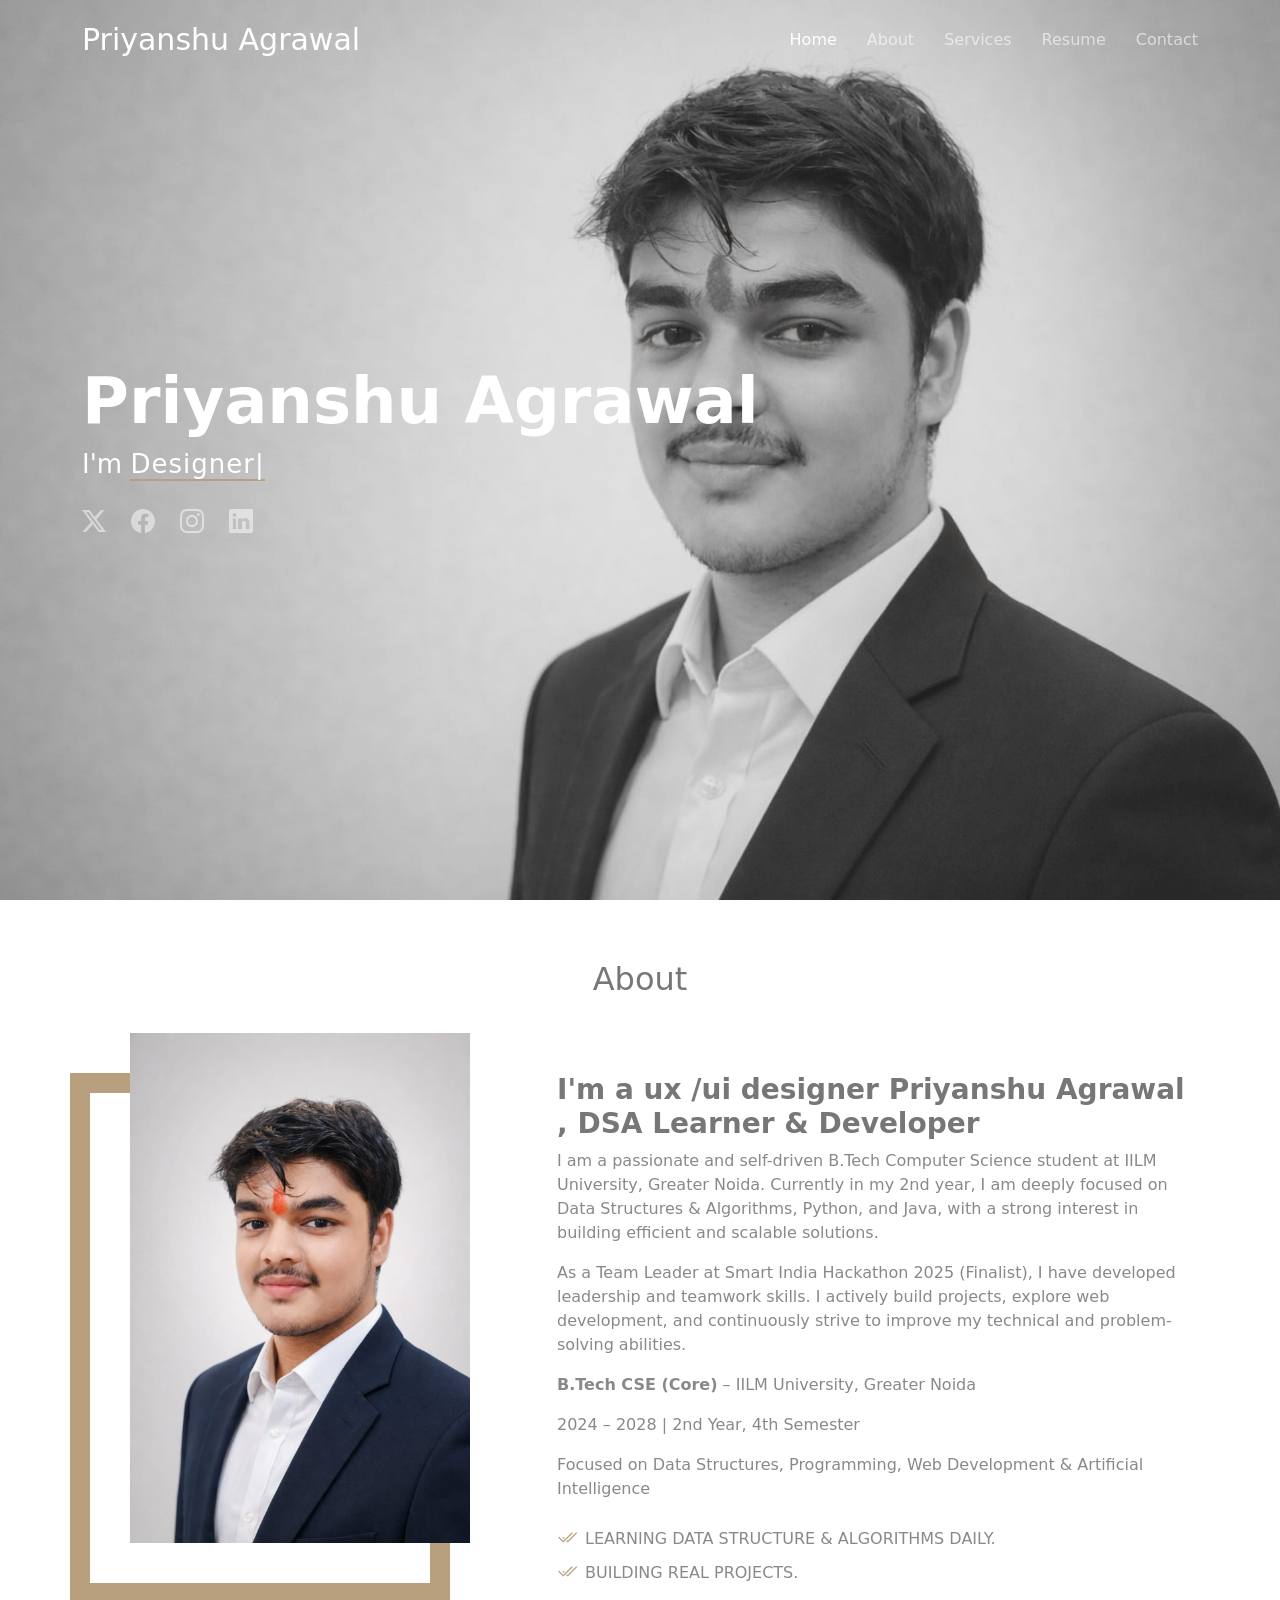
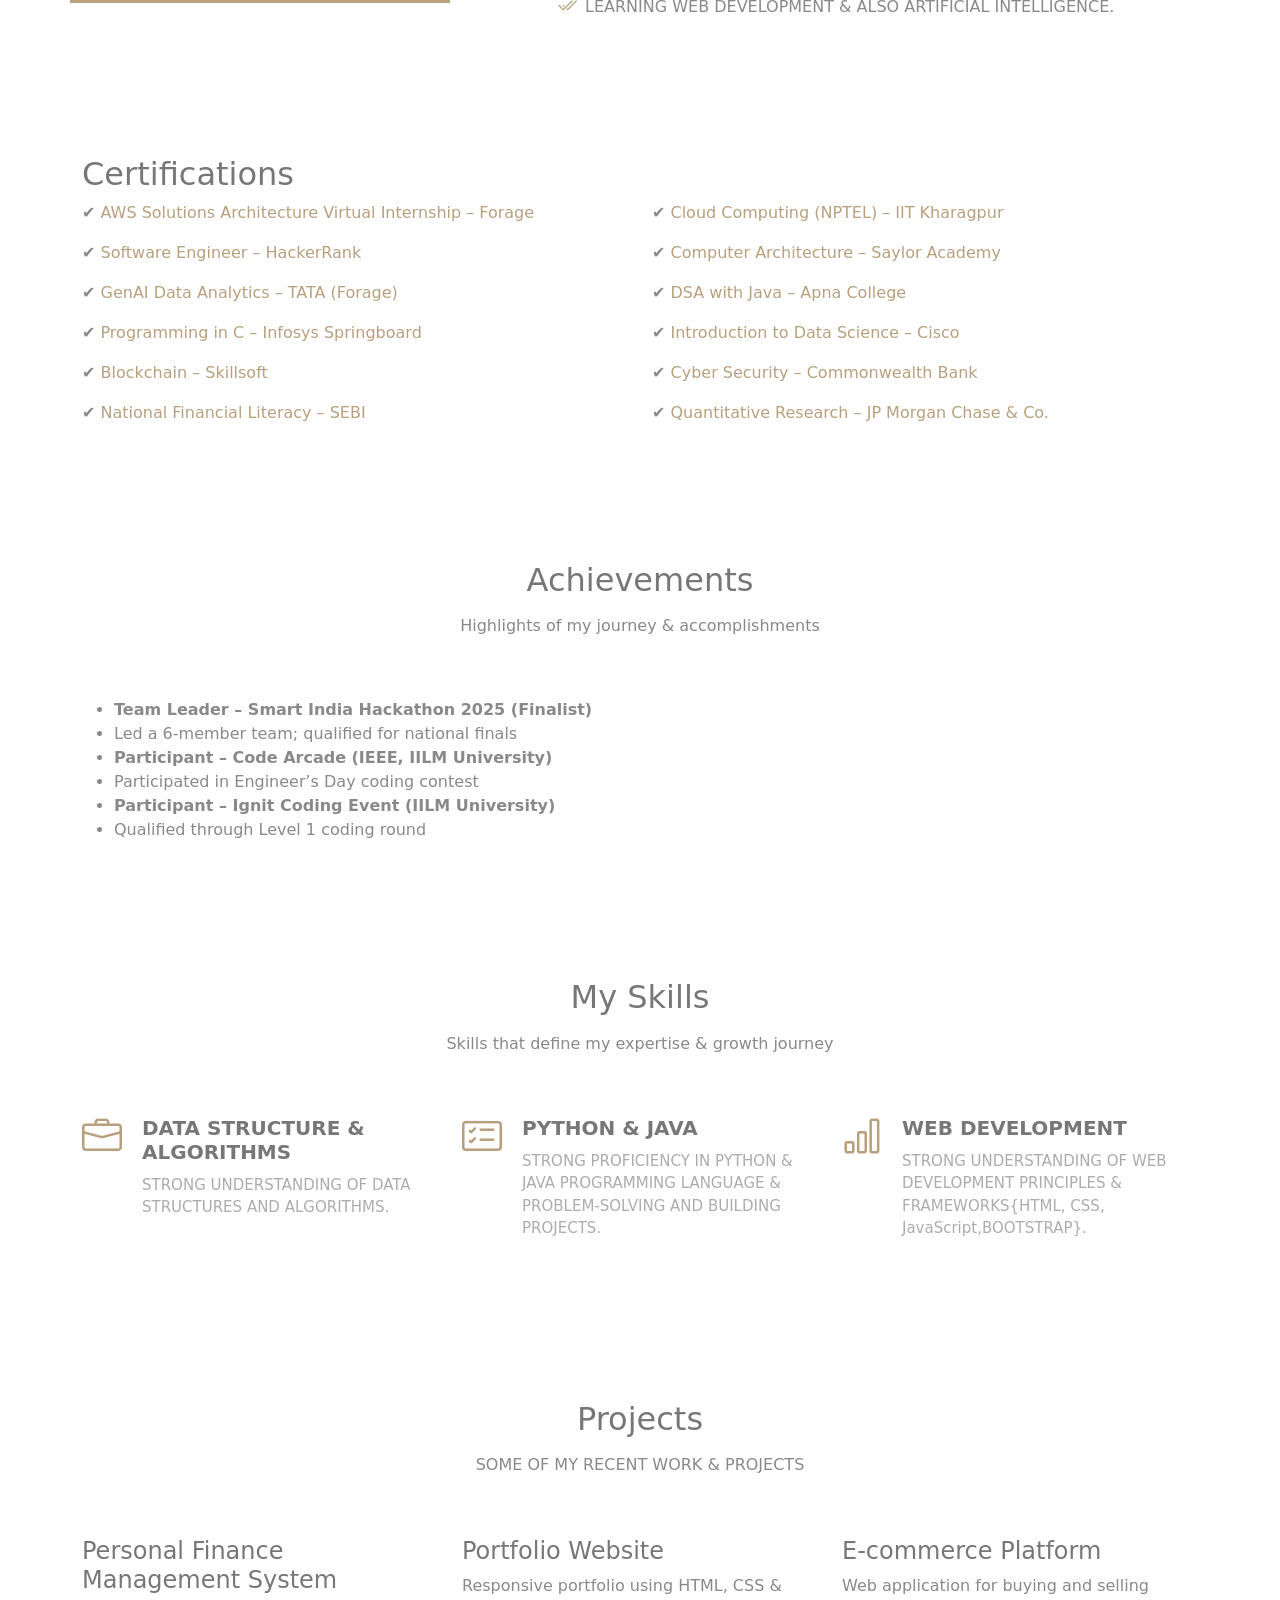
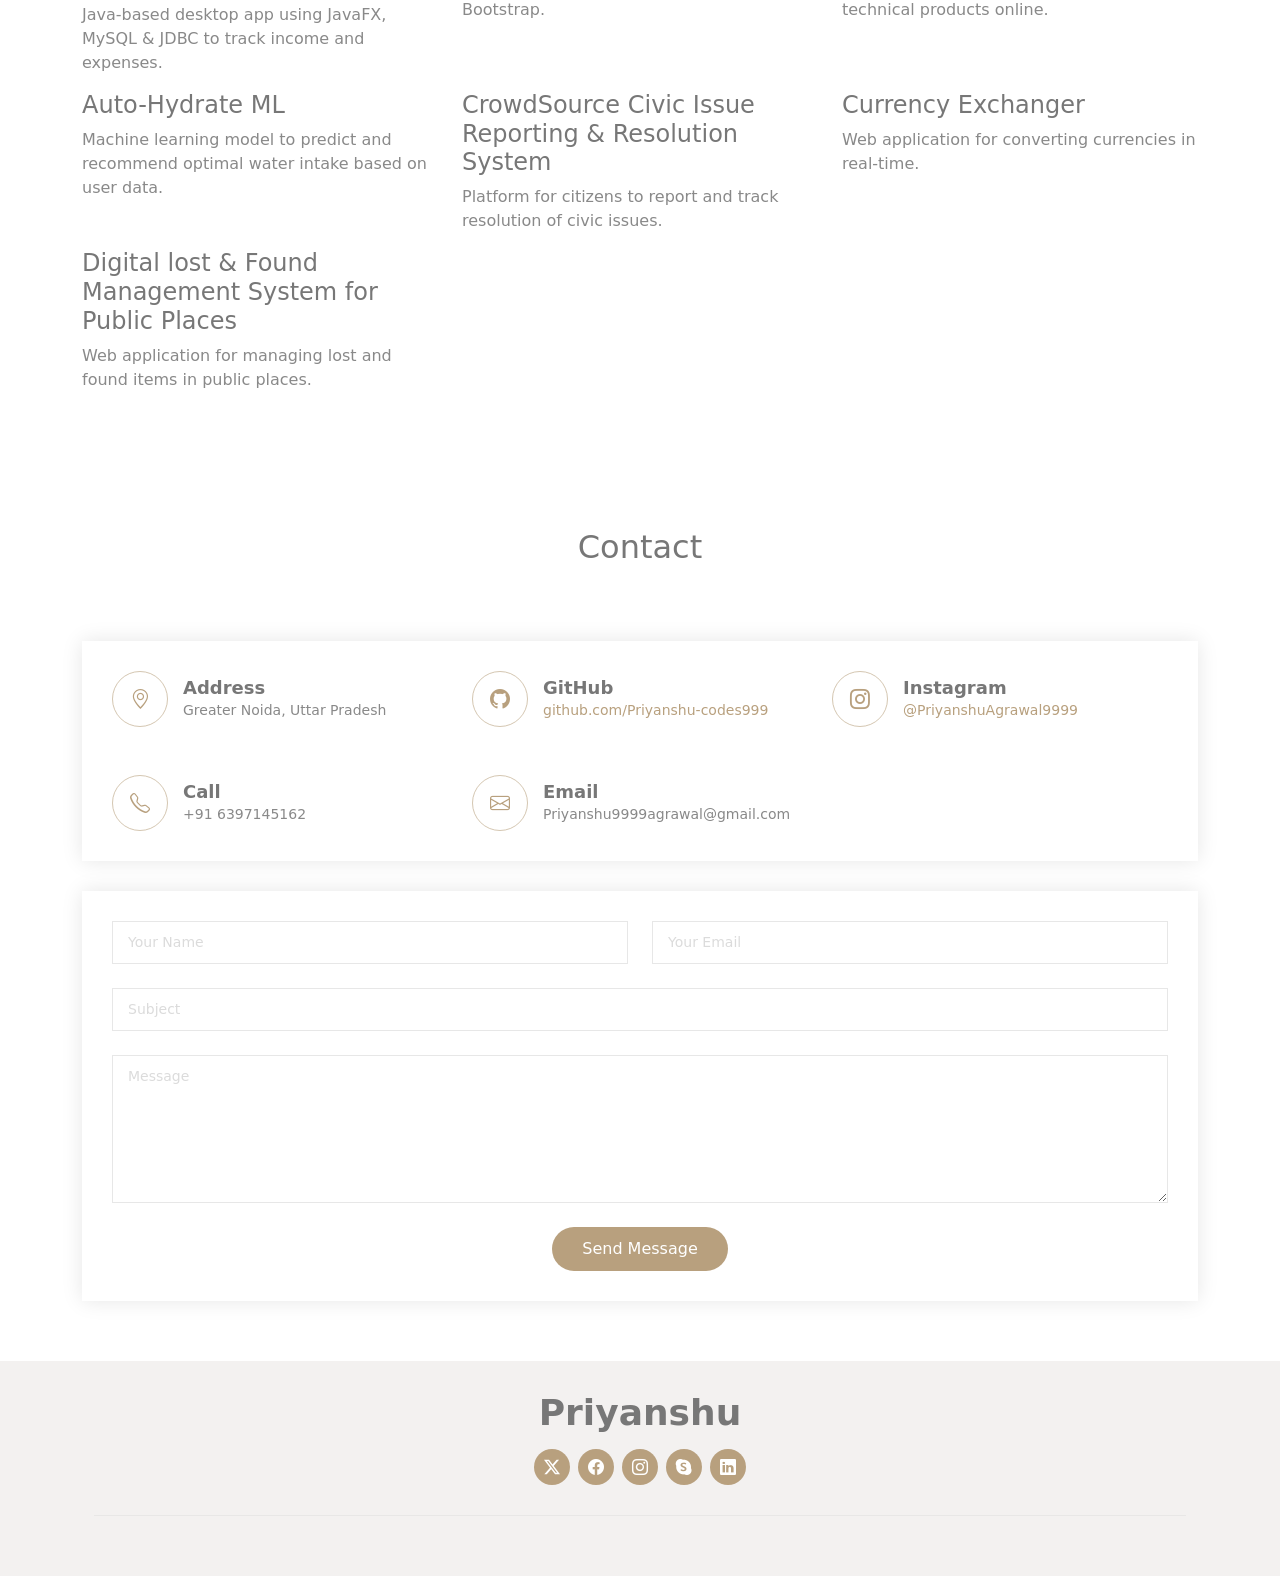
==== commit 0d42ce9b: "updated portfolio with resume" ====
--- a/index.html
+++ b/index.html
@@ -13,10 +13,11 @@
   <link href="assets/img/apple-touch-icon.png" rel="apple-touch-icon">
 
   <!-- Fonts -->
-  <link href="https://fonts.googleapis.com" rel="preconnect">
-  <link href="https://fonts.gstatic.com" rel="preconnect" crossorigin>
-  <link href="https://fonts.googleapis.com/css2?family=Roboto:ital,wght@0,100;0,300;0,400;0,500;0,700;0,900;1,100;1,300;1,400;1,500;1,700;1,900&family=Poppins:ital,wght@0,100;0,200;0,300;0,400;0,500;0,600;0,700;0,800;0,900;1,100;1,200;1,300;1,400;1,500;1,600;1,700;1,800;1,900&family=Playfair+Display:ital,wght@0,400;0,500;0,600;0,700;0,800;0,900;1,400;1,500;1,600;1,700;1,800;1,900&display=swap" rel="stylesheet">
-
+  <link rel="preconnect" href="https://fonts.googleapis.com">
+  <link rel="preconnect" href="https://fonts.gstatic.com" crossorigin>
+  <link href="https://fonts.googleapis.com/css2?family=Roboto+Mono:ital,wght@0,100..700;1,100..700&display=swap"
+    rel="stylesheet">
+    
   <!-- Vendor CSS Files -->
   <link href="assets/vendor/bootstrap/css/bootstrap.min.css" rel="stylesheet">
   <link href="assets/vendor/bootstrap-icons/bootstrap-icons.css" rel="stylesheet">
@@ -52,23 +53,8 @@
           <li><a href="#hero" class="active">Home</a></li>
           <li><a href="#about">About</a></li>
           <li><a href="#services">Services</a></li>
-          <li><a href="#portfolio">Portfolio</a></li>
-          <li class="dropdown"><a href="#"><span>Dropdown</span> <i class="bi bi-chevron-down toggle-dropdown"></i></a>
-            <ul>
-              <li><a href="#">Dropdown 1</a></li>
-              <li class="dropdown"><a href="#"><span>Deep Dropdown</span> <i class="bi bi-chevron-down toggle-dropdown"></i></a>
-                <ul>
-                  <li><a href="#">Deep Dropdown 1</a></li>
-                  <li><a href="#">Deep Dropdown 2</a></li>
-                  <li><a href="#">Deep Dropdown 3</a></li>
-                  <li><a href="#">Deep Dropdown 4</a></li>
-                  <li><a href="#">Deep Dropdown 5</a></li>
-                </ul>
-              </li>
-              <li><a href="#">Dropdown 2</a></li>
-              <li><a href="#">Dropdown 3</a></li>
-              <li><a href="#">Dropdown 4</a></li>
-            </ul>
+          <li><a href="assets/resume.pdf" target="_blank">Resume</a></li>
+          
           </li>
           <li><a href="#contact">Contact</a></li>
         </ul>
@@ -114,24 +100,28 @@
             <img src="assets/img/profile-img.jpg.jpeg" class="img-fluid" alt="">
           </div>
           <div class="col-lg-7 content">
-            <h3>I'm a ux /ui designer Priyanshu Agrawal , DSA Learner & Developer 
-
-            </h3><p>I am a passionate and self-driven B.Tech Computer Science student at IILM University, Greater Noida. 
-              Currently in my 2nd year, I am deeply focused on Data Structures & Algorithms, Python, and Java, 
+            <h3>I'm a ux /ui designer Priyanshu Agrawal , DSA Learner & Developer
+
+            </h3>
+            <p>I am a passionate and self-driven B.Tech Computer Science student at IILM University, Greater Noida.
+              Currently in my 2nd year, I am deeply focused on Data Structures & Algorithms, Python, and Java,
               with a strong interest in building efficient and scalable solutions.
             </p>
             <p>
-              As a Team Leader at Smart India Hackathon 2025 (Finalist), I have developed leadership and teamwork skills. 
-              I actively build projects, explore web development, and continuously strive to improve my technical and problem-solving abilities.
+              As a Team Leader at Smart India Hackathon 2025 (Finalist), I have developed leadership and teamwork
+              skills.
+              I actively build projects, explore web development, and continuously strive to improve my technical and
+              problem-solving abilities.
             </p>
             </p>
-           <p><strong>B.Tech CSE (Core)</strong> – IILM University, Greater Noida</p>
-<p>2024 – 2028 | 2nd Year, 4th Semester</p>
-<p>Focused on Data Structures, Programming, Web Development & Artificial Intelligence</p>
+            <p><strong>B.Tech CSE (Core)</strong> – IILM University, Greater Noida</p>
+            <p>2024 – 2028 | 2nd Year, 4th Semester</p>
+            <p>Focused on Data Structures, Programming, Web Development & Artificial Intelligence</p>
             <ul>
               <li><i class="bi bi-check2-all"></i> <span>LEARNING DATA STRUCTURE & ALGORITHMS DAILY.</span></li>
               <li><i class="bi bi-check2-all"></i> <span>BUILDING REAL PROJECTS.</span></li>
-              <li><i class="bi bi-check2-all"></i> <span>LEARNING WEB DEVELOPMENT & ALSO ARTIFICIAL INTELLIGENCE.</span></li>
+              <li><i class="bi bi-check2-all"></i> <span>LEARNING WEB DEVELOPMENT & ALSO ARTIFICIAL INTELLIGENCE.</span>
+              </li>
             </ul>
           </div>
         </div>
@@ -141,60 +131,92 @@
     </section><!-- /About Section -->
 
     <!-- Services Section -->
-     <section id="certifications" class="section">
+    <section id="certifications" class="section">
   <div class="container">
     <h2>Certifications</h2>
 
     <div class="row">
 
       <div class="col-md-6">
-        <p>✔ AWS Solutions Architecture – Forage</p>
-      </div>
-
-      <div class="col-md-6">
-        <p>✔ DSA with Java – Apna College</p>
-      </div>
-
-      <div class="col-md-6">
-        <p>✔ Programming in C – Infosys</p>
-      </div>
-
-      <div class="col-md-6">
-        <p>✔ Data Science – Cisco</p>
-      </div>
-
-      <div class="col-md-6">
-        <p>✔ DSA with Python – apna College</p>
-      </div>
-
+        <p>✔ <a href="https://drive.google.com/file/d/1csmj-kXp44or65XZdxb_wQQJvtwDKFRn/view?usp=drivesdk" target="_blank">AWS Solutions Architecture Virtual Internship – Forage</a></p>
+      </div>
+
+      <div class="col-md-6">
+        <p>✔ <a href="https://drive.google.com/file/d/1b6KHoiPcTPlhRTejEAeUbuD9aI4e0tD9/view?usp=drivesdk" target="_blank">Cloud Computing (NPTEL) – IIT Kharagpur</a></p>
+      </div>
+
+      <div class="col-md-6">
+        <p>✔ <a href="https://drive.google.com/file/d/1b6KHoiPcTPlhRTejEAeUbuD9aI4e0tD9/view?usp=drivesdk" target="_blank">Software Engineer – HackerRank</a></p>
+      </div>
+
+      <div class="col-md-6">
+        <p>✔ <a href="https://drive.google.com/file/d/1wA8QjMWBrEwRhsERJtpjmnGqjxYDv108/view?usp=drivesdk" target="_blank">Computer Architecture – Saylor Academy</a></p>
+      </div>
+
+      <div class="col-md-6">
+        <p>✔ <a href="https://drive.google.com/file/d/1X6TnsAYhWr6z-xIfQ0OB25vuWzHDjzMg/view?usp=drivesdk" target="_blank">GenAI Data Analytics – TATA (Forage)</a></p>
+      </div>
+
+      <div class="col-md-6">
+        <p>✔ <a href="https://drive.google.com/file/d/1DL6vVYetUyUoSlJmlfcXWdniYoYA1SuR/view?usp=drivesdk" target="_blank">DSA with Java – Apna College</a></p>
+      </div>
+
+      <div class="col-md-6">
+        <p>✔ <a href="https://drive.google.com/file/d/19wP06cVttT-JKbUEBgN1ZrlsYJFy6FEt/view?usp=drivesdk" target="_blank">Programming in C – Infosys Springboard</a></p>
+      </div>
+
+      <div class="col-md-6">
+        <p>✔ <a href="https://drive.google.com/file/d/1aeDmNKOwzTy2P9ba9yU0BZ8p7kEbE5mg/view?usp=drivesdk" target="_blank">Introduction to Data Science – Cisco</a></p>
+      </div>
+
+      <div class="col-md-6">
+        <p>✔ <a href="https://drive.google.com/file/d/1qhp8JTvUVHx36BOSnc7CjZ60nXMpJjRL/view?usp=drivesdk" target="_blank">Blockchain – Skillsoft</a></p>
+      </div>
+
+      <div class="col-md-6">
+        <p>✔ <a href="https://drive.google.com/file/d/1b6KHoiPcTPlhRTejEAeUbuD9aI4e0tD9/view?usp=drivesdk" target="_blank">Cyber Security – Commonwealth Bank</a></p>
+      </div>
+
+      <div class="col-md-6">
+        <p>✔ <a href="https://drive.google.com/file/d/1ZRwgspxarzte2p7Nyo5Bp6ieu9t46B9m/view?usp=drivesdk" target="_blank">National Financial Literacy – SEBI</a></p>
+      </div>
+
+      <div class="col-md-6">
+        <p>✔ <a href="YOUR_LINK_HERE" target="_blank">Quantitative Research – JP Morgan Chase & Co.</a></p>
+      </div>
 
     </div>
-
   </div>
 </section>
-<section id="achievements" class="services section">
-
-  <div class="container section-title">
-    <h2>Achievements</h2>
-    <p>Highlights of my journey & accomplishments</p>
-  </div>
-
-  <div class="container">
-    <ul>
-      <li><strong>Team Leader – Smart India Hackathon 2025 (Finalist)</strong></li>
-      <li>Led a 6-member team; qualified for national finals</li>
-
-      <li><strong>Participant – Code Arcade (IEEE, IILM University)</strong></li>
-      <li>Participated in Engineer’s Day coding contest</li>
-
-      <li><strong>Participant – Ignit Coding Event (IILM University)</strong></li>
-      <li>Qualified through Level 1 coding round</li>
-    </ul>
-  </div>
-
-</section>
+
+        </div>
+
+      </div>
+    </section>
+    <section id="achievements" class="services section">
+
+      <div class="container section-title">
+        <h2>Achievements</h2>
+        <p>Highlights of my journey & accomplishments</p>
+      </div>
+
+      <div class="container">
+        <ul>
+          <li><strong>Team Leader – Smart India Hackathon 2025 (Finalist)</strong></li>
+          <li>Led a 6-member team; qualified for national finals</li>
+
+          <li><strong>Participant – Code Arcade (IEEE, IILM University)</strong></li>
+          <li>Participated in Engineer’s Day coding contest</li>
+
+          <li><strong>Participant – Ignit Coding Event (IILM University)</strong></li>
+          <li>Qualified through Level 1 coding round</li>
+        </ul>
+      </div>
+
+    </section>
 
     <section id="services" class="services section">
+     
 
       <!-- Section Title -->
       <div class="container section-title" data-aos="fade-up">
@@ -211,7 +233,7 @@
             <div>
               <h4 class="title">DATA STRUCTURE & ALGORITHMS</h4>
               <p class="description">STRONG UNDERSTANDING OF DATA STRUCTURES AND ALGORITHMS.</p>
-              <a href="service-details.html" class="readmore stretched-link"><span>Learn More</span><i class="bi bi-arrow-right"></i></a>
+              
             </div>
           </div>
           <!-- End Service Item -->
@@ -220,8 +242,9 @@
             <div class="icon flex-shrink-0"><i class="bi bi-card-checklist"></i></div>
             <div>
               <h4 class="title">PYTHON & JAVA</h4>
-              <p class="description">STRONG PROFICIENCY IN PYTHON & JAVA PROGRAMMING LANGUAGE & PROBLEM-SOLVING AND BUILDING PROJECTS.</p>
-              <a href="service-details.html" class="readmore stretched-link"><span>Learn More</span><i class="bi bi-arrow-right"></i></a>
+              <p class="description">STRONG PROFICIENCY IN PYTHON & JAVA PROGRAMMING LANGUAGE & PROBLEM-SOLVING AND
+                BUILDING PROJECTS.</p>
+              
             </div>
           </div><!-- End Service Item -->
 
@@ -229,8 +252,9 @@
             <div class="icon flex-shrink-0"><i class="bi bi-bar-chart"></i></div>
             <div>
               <h4 class="title">WEB DEVELOPMENT</h4>
-              <p class="description">STRONG UNDERSTANDING OF WEB DEVELOPMENT PRINCIPLES & FRAMEWORKS{HTML, CSS, JavaScript,BOOTSTRAP}.</p>
-              <a href="service-details.html" class="readmore stretched-link"><span>Learn More</span><i class="bi bi-arrow-right"></i></a>
+              <p class="description">STRONG UNDERSTANDING OF WEB DEVELOPMENT PRINCIPLES & FRAMEWORKS{HTML, CSS,
+                JavaScript,BOOTSTRAP}.</p>
+             
             </div>
           </div><!-- End Service Item -->
 
@@ -247,7 +271,7 @@
       <!-- Section Title -->
       <div class="container section-title" data-aos="fade-up">
         <h2>Projects</h2>
-        <p>SOME OF MY  RECENT WORK & PROJECTS</p>
+        <p>SOME OF MY RECENT WORK & PROJECTS</p>
       </div><!-- End Section Title -->
 
       <div class="container">
@@ -257,30 +281,50 @@
         </div>
         <div class="row">
 
-  <div class="col-md-4">
-    <h4>Personal Finance Management System</h4>
-    <p>Java-based desktop app using JavaFX, MySQL & JDBC to track income and expenses.</p>
-  </div>
-
-  <div class="col-md-4">
-    <h4>Portfolio Website</h4>
-    <p>Responsive portfolio using HTML, CSS & Bootstrap.</p>
-  </div>
-
-  <div class="col-md-4">
-    <h4>DSA Practice Tracker</h4>
-    <p>Tool to track daily DSA progress and improve consistency.</p>
-  </div>
-
-            </section><!-- /Projects Section -->
-    
+          <div class="col-md-4">
+            <h4>Personal Finance Management System</h4>
+            <p>Java-based desktop app using JavaFX, MySQL & JDBC to track income and expenses.</p>
+          </div>
+
+          <div class="col-md-4">
+            <h4>Portfolio Website</h4>
+            <p>Responsive portfolio using HTML, CSS & Bootstrap.</p>
+          </div>
+
+          <div class="col-md-4">
+            <h4>E-commerce Platform</h4>
+            <p>Web application for buying and selling technical products online.</p>
+          </div>
+
+           <div class="col-md-4">
+            <h4>Auto-Hydrate ML</h4>
+            <p>Machine learning model to predict and recommend optimal water intake based on user data.</p>
+          </div>
+
+          <div class="col-md-4">
+            <h4>CrowdSource Civic Issue Reporting & Resolution System</h4>
+            <p>Platform for citizens to report and track resolution of civic issues.</p>
+          </div>
+
+          <div class="col-md-4">
+            <h4>Currency Exchanger</h4>
+            <p>Web application for converting currencies in real-time.</p>
+          </div>
+
+           <div class="col-md-4">
+            <h4>Digital lost & Found Management System for Public Places</h4>
+            <p>Web application for managing lost and found items in public places.</p>
+          </div>
+
+    </section><!-- /Projects Section -->
+
     <!-- Contact Section -->
     <section id="contact" class="contact section">
 
       <!-- Section Title -->
       <div class="container section-title" data-aos="fade-up">
         <h2>Contact</h2>
-        
+
       </div><!-- End Section Title -->
 
       <div class="container" data-aos="fade-up" data-aos-delay="100">
@@ -299,6 +343,34 @@
             </div><!-- End Info Item -->
 
             <div class="col-lg-4">
+  <div class="info-item d-flex align-items-center">
+    <i class="bi bi-github flex-shrink-0"></i>
+    <div>
+      <h3>GitHub</h3>
+      <p>
+        <a href="https://github.com/Priyanshu-codes999" target="_blank">
+          github.com/Priyanshu-codes999
+        </a>
+      </p>
+    </div>
+  </div>
+</div>
+
+<div class="col-lg-4">
+  <div class="info-item d-flex align-items-center">
+    <i class="bi bi-instagram flex-shrink-0"></i>
+    <div>
+      <h3>Instagram</h3>
+      <p>
+        <a href="https://instagram.com/priyanshuagrawal9999" target="_blank">
+          @PriyanshuAgrawal9999
+        </a>
+      </p>
+    </div>
+  </div>
+</div>
+
+            <div class="col-lg-4">
               <div class="info-item d-flex align-items-center">
                 <i class="bi bi-telephone flex-shrink-0"></i>
                 <div>
@@ -360,7 +432,7 @@
   <footer id="footer" class="footer light-background">
     <div class="container">
       <h3 class="sitename">Priyanshu</h3>
-      
+
       <div class="social-links d-flex justify-content-center">
         <a href=""><i class="bi bi-twitter-x"></i></a>
         <a href=""><i class="bi bi-facebook"></i></a>
@@ -370,21 +442,22 @@
       </div>
       <div class="container">
         <div class="copyright">
-         
+
         </div>
         <div class="credits">
           <!-- All the links in the footer should remain intact. -->
           <!-- You can delete the links only if you've purchased the pro version. -->
           <!-- Licensing information: https://bootstrapmade.com/license/ -->
           <!-- Purchase the pro version with working PHP/AJAX contact form: [buy-url] -->
-          
+
         </div>
       </div>
     </div>
   </footer>
 
   <!-- Scroll Top -->
-  <a href="#" id="scroll-top" class="scroll-top d-flex align-items-center justify-content-center"><i class="bi bi-arrow-up-short"></i></a>
+  <a href="#" id="scroll-top" class="scroll-top d-flex align-items-center justify-content-center"><i
+      class="bi bi-arrow-up-short"></i></a>
 
   <!-- Preloader -->
   <div id="preloader"></div>
--- a/assets/css/main.css
+++ b/assets/css/main.css
@@ -10,25 +10,20 @@
 # Font & Color Variables
 # Help: https://bootstrapmade.com/color-system/
 --------------------------------------------------------------*/
-/* Fonts */
+
+/* Global Colors - The following color variables are used throughout the website. Updating them here will change the color scheme of the entire website */
+
+/* Nav Menu Colors - The following color variables are used specifically for the navigation menu. They are separate from the global colors to allow for more customization options */
 :root {
-  --default-font: "Roboto",  system-ui, -apple-system, "Segoe UI", Roboto, "Helvetica Neue", Arial, "Noto Sans", "Liberation Sans", sans-serif, "Apple Color Emoji", "Segoe UI Emoji", "Segoe UI Symbol", "Noto Color Emoji";
-  --heading-font: "Playfair Display",  sans-serif;
-  --nav-font: "Poppins",  sans-serif;
-}
-
-/* Global Colors - The following color variables are used throughout the website. Updating them here will change the color scheme of the entire website */
-:root { 
+  font-family: "Roboto Mono", monospace;
+  font-style: normal;
   --background-color: #ffffff; /* Background color for the entire website, including individual sections */
   --default-color: #898989; /* Default color used for the majority of the text content across the entire website */
   --heading-color: #777777; /* Color for headings, subheadings and title throughout the website */
   --accent-color: #b8a07e; /* Accent color that represents your brand on the website. It's used for buttons, links, and other elements that need to stand out */
   --surface-color: #ffffff; /* The surface color is used as a background of boxed elements within sections, such as cards, icon boxes, or other elements that require a visual separation from the global background. */
   --contrast-color: #ffffff; /* Contrast color for text, ensuring readability against backgrounds of accent, heading, or default colors. */
-}
-
-/* Nav Menu Colors - The following color variables are used specifically for the navigation menu. They are separate from the global colors to allow for more customization options */
-:root {
+
   --nav-color: rgba(255, 255, 255, 0.6);  /* The default color of the main navmenu links */
   --nav-hover-color: #ffffff; /* Applied to main navmenu links when they are hovered over or active */
   --nav-mobile-background-color: #ffffff; /* Used as the background color for mobile navigation menu */
@@ -63,7 +58,6 @@
 body {
   color: var(--default-color);
   background-color: var(--background-color);
-  font-family: var(--default-font);
 }
 
 a {
@@ -84,7 +78,6 @@
 h5,
 h6 {
   color: var(--heading-color);
-  font-family: var(--heading-font);
 }
 
 /* PHP Email Form Messages
@@ -205,7 +198,6 @@
     color: var(--nav-color);
     padding: 18px 15px;
     font-size: 16px;
-    font-family: var(--nav-font);
     font-weight: 400;
     display: flex;
     align-items: center;
@@ -324,7 +316,6 @@
   .navmenu a:focus {
     color: var(--nav-dropdown-color);
     padding: 10px 20px;
-    font-family: var(--nav-font);
     font-size: 17px;
     font-weight: 500;
     display: flex;
@@ -1050,7 +1041,6 @@
   color: var(--accent-color);
   font-size: 48px;
   font-weight: 700;
-  font-family: var(--heading-font);
   margin-bottom: 0;
 }
 
@@ -1077,7 +1067,6 @@
   border-radius: 5px;
   font-size: 16px;
   font-weight: 500;
-  font-family: var(--heading-font);
   transition: 0.3s;
   margin-top: 20px;
   margin-bottom: 6px;
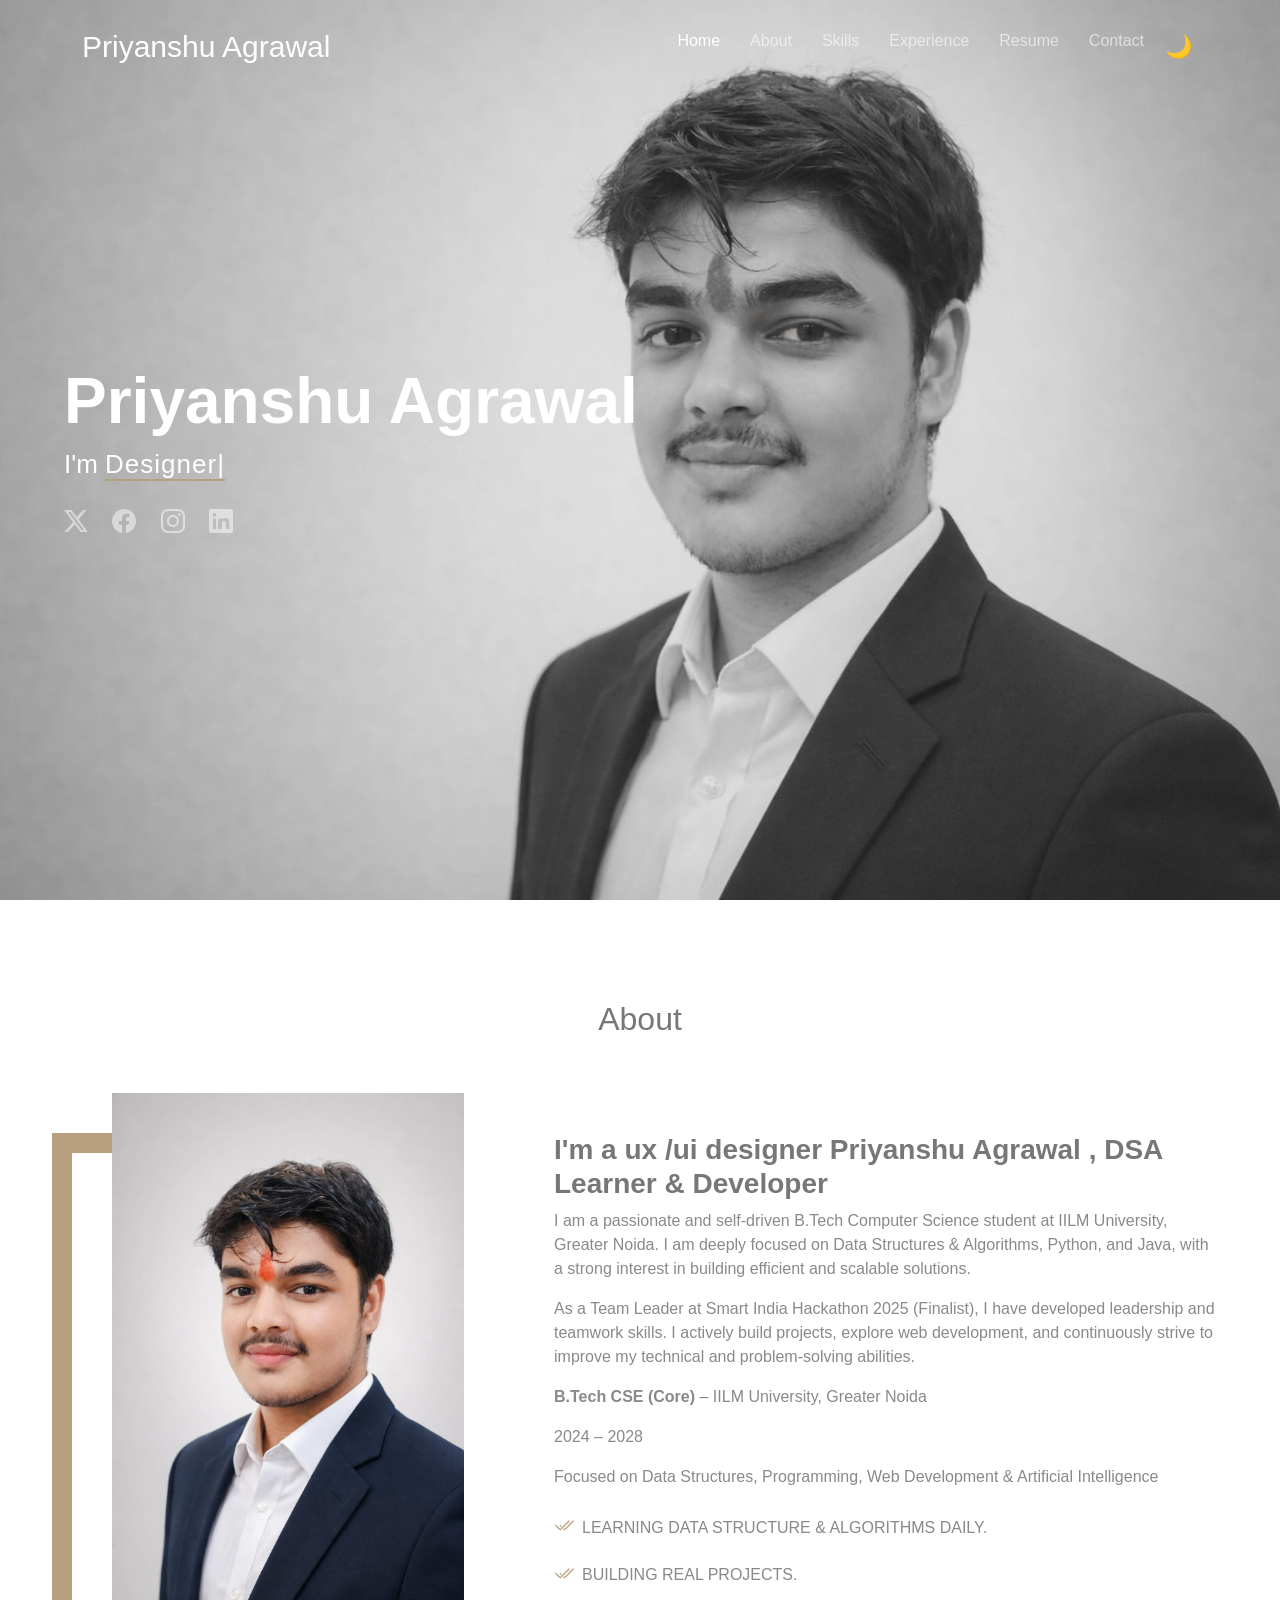
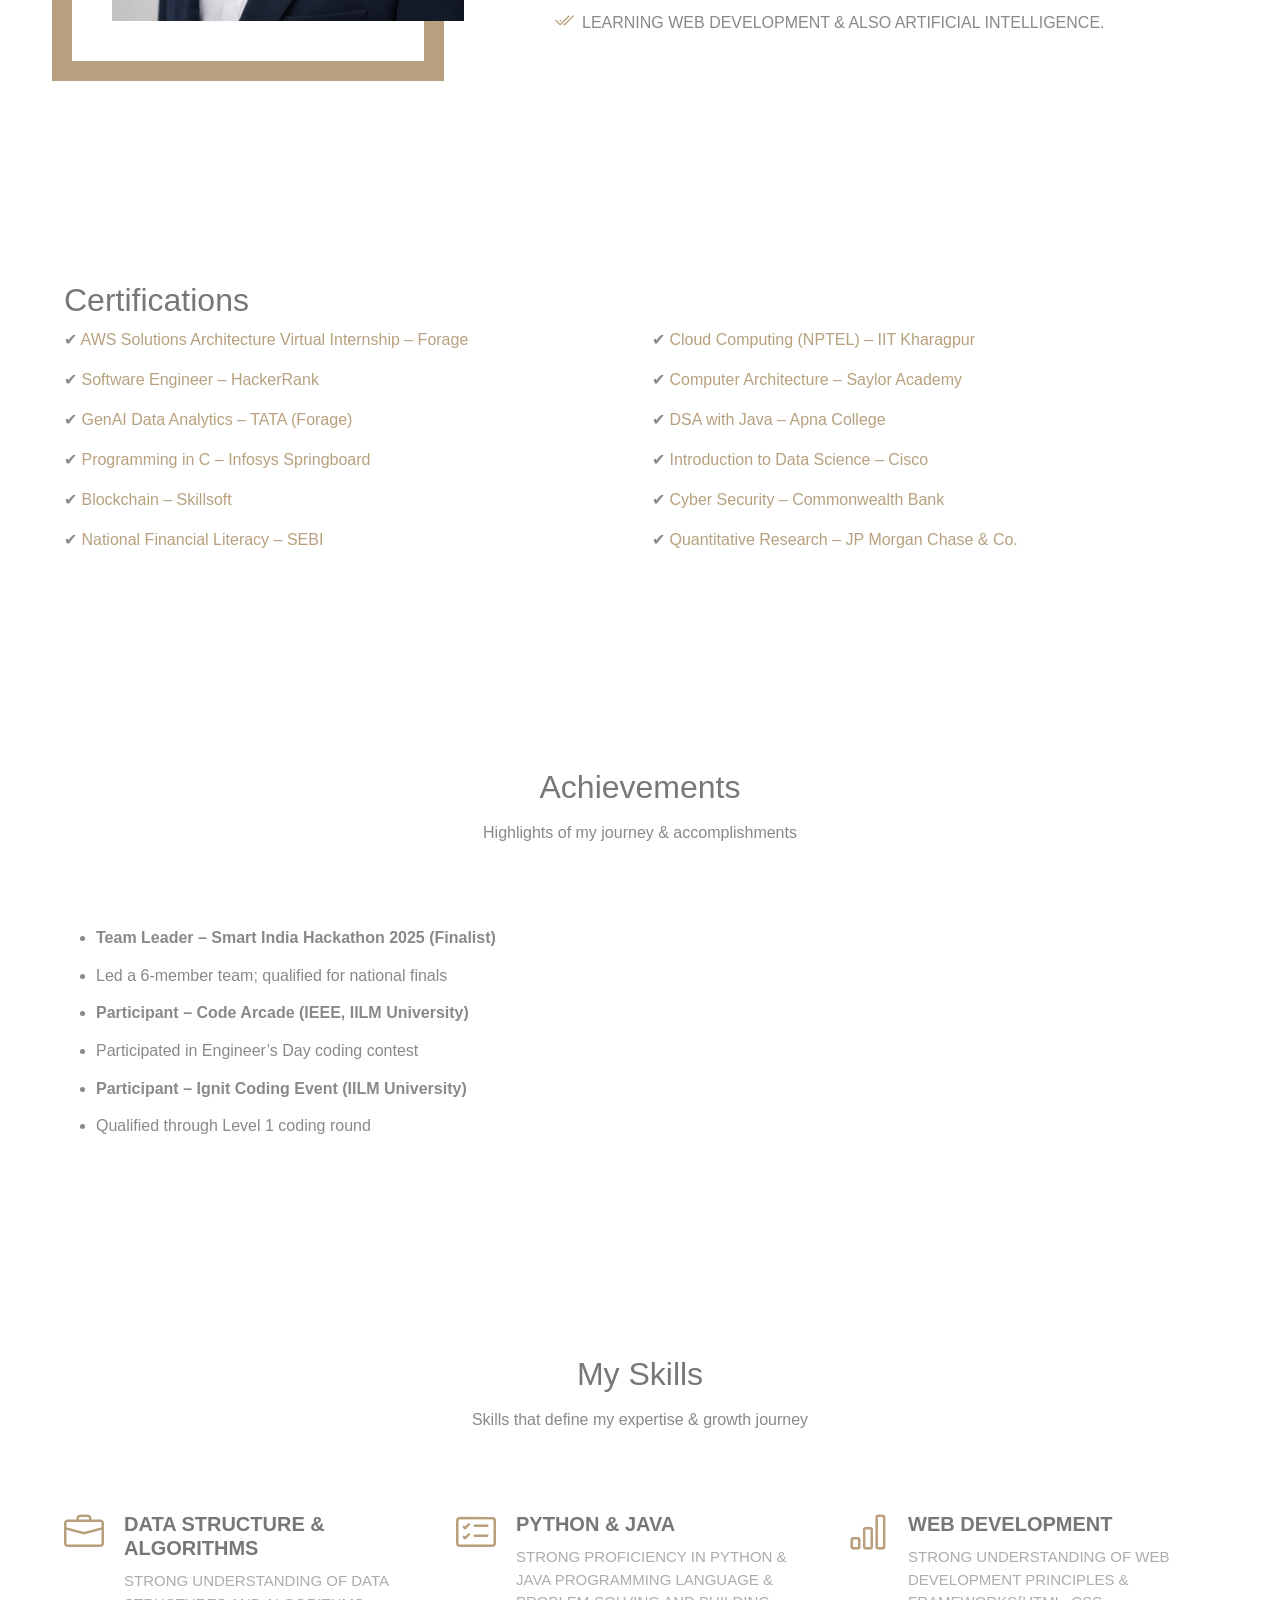
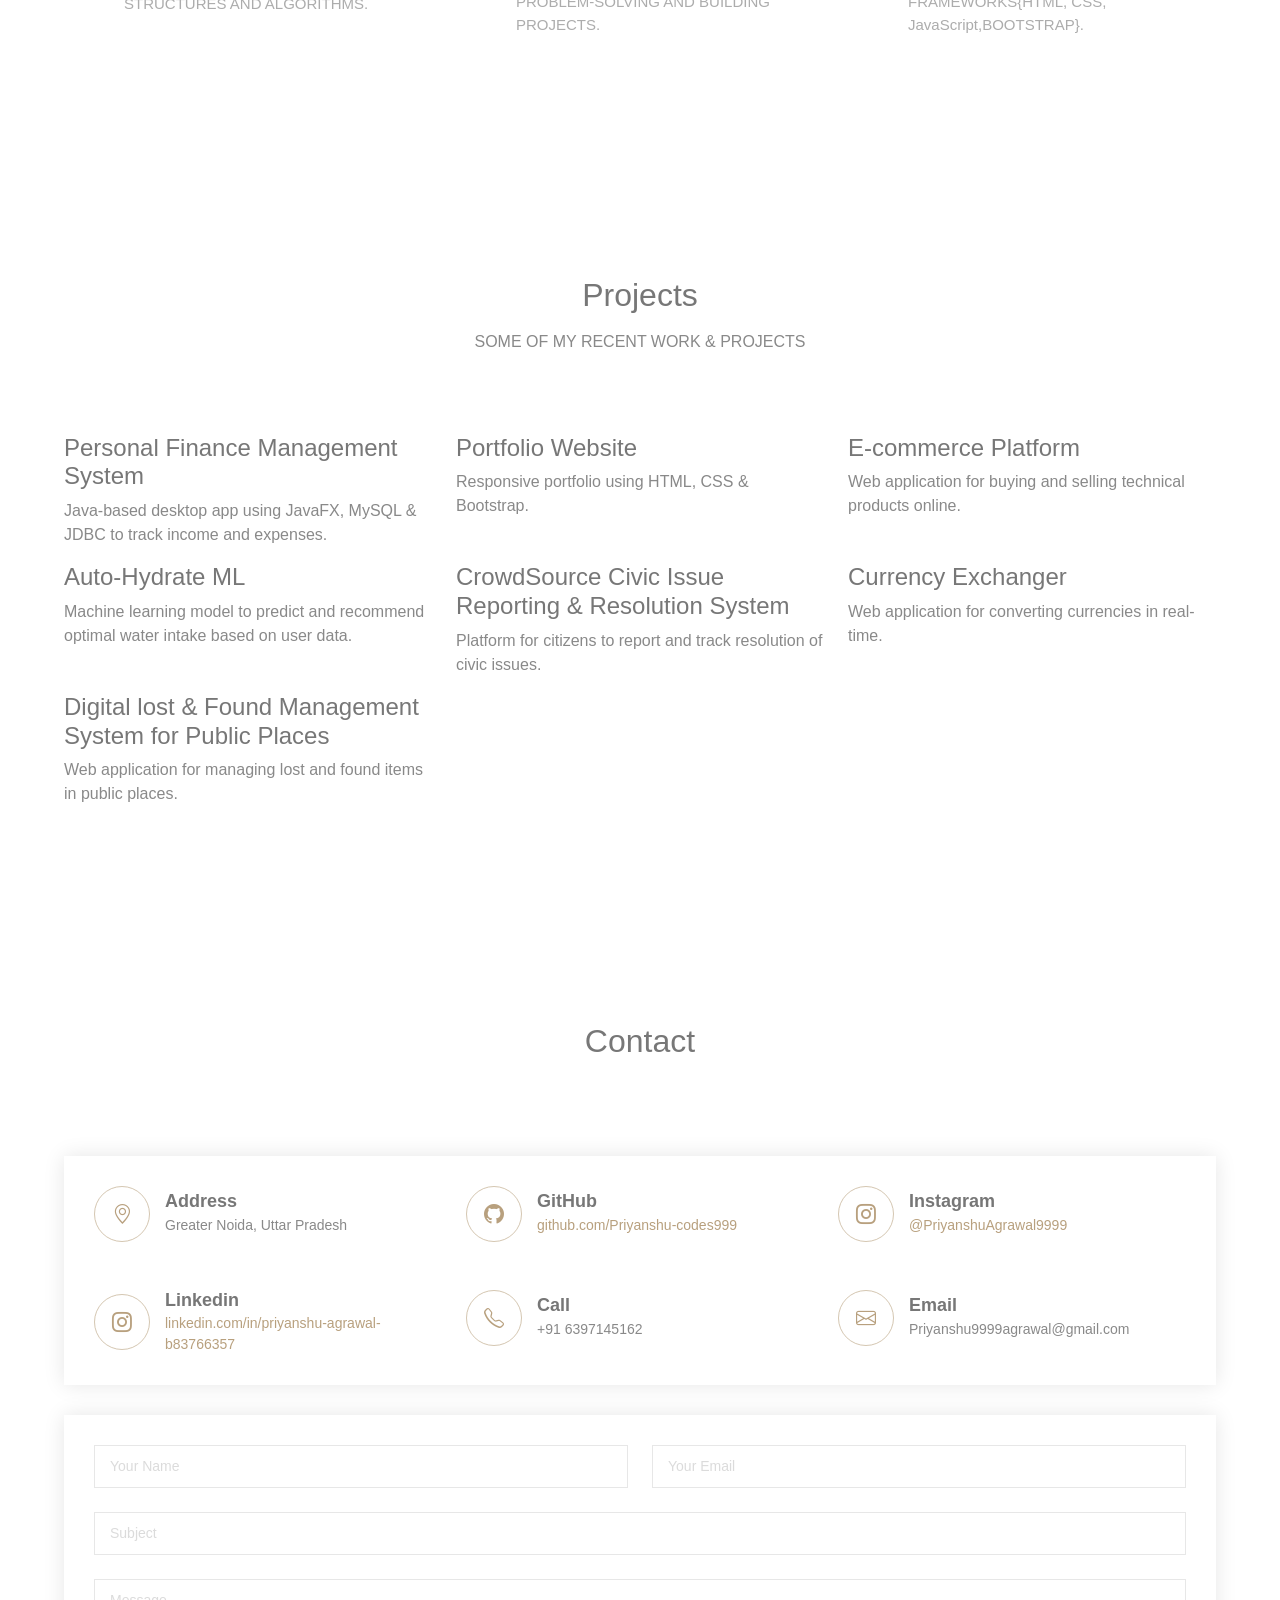
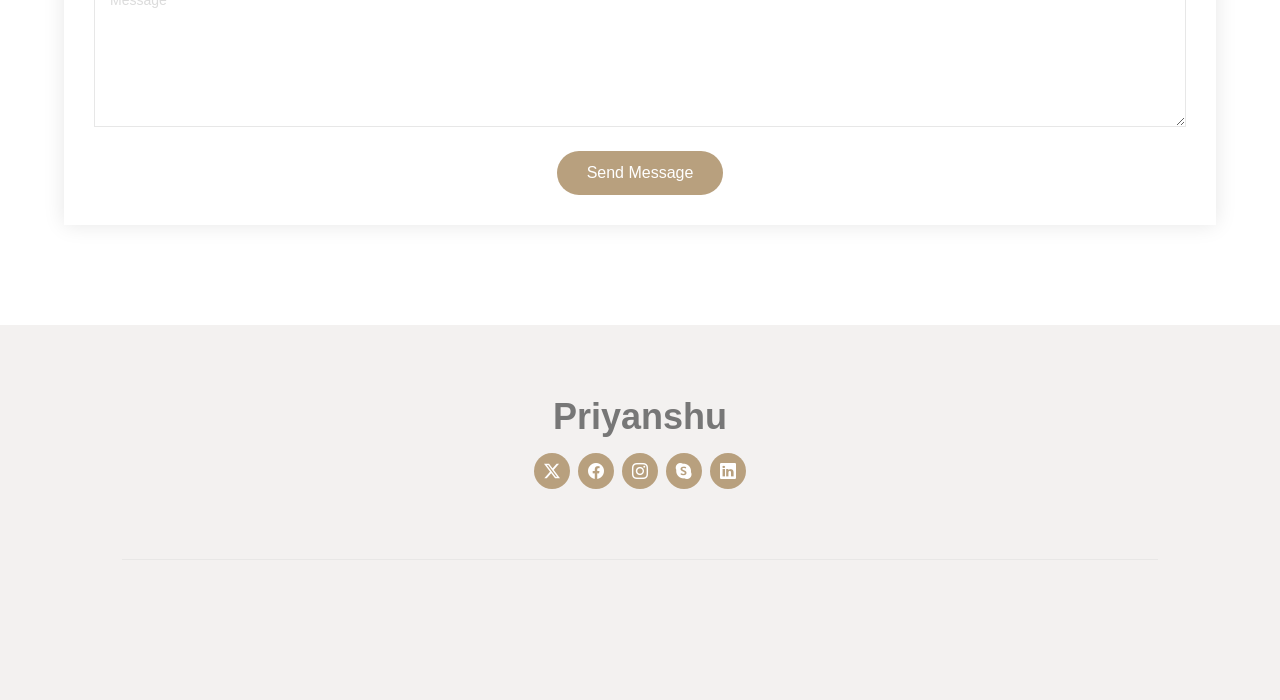
==== commit d351f332: "Updated portfolio" ====
--- a/index.html
+++ b/index.html
@@ -52,11 +52,13 @@
         <ul>
           <li><a href="#hero" class="active">Home</a></li>
           <li><a href="#about">About</a></li>
-          <li><a href="#services">Services</a></li>
-          <li><a href="assets/resume.pdf" target="_blank">Resume</a></li>
-          
-          </li>
+          <li><a href="#services">Skills</a></li>
+          <li><a href="experience.html">Experience</a></li>
+          <li><a href="assets/Priyanshu Agrawal resume.. 65 aATS.pdf" target="_blank">Resume</a></li>
           <li><a href="#contact">Contact</a></li>
+          <button id="theme-toggle" class="theme-btn">
+  🌙
+</button>
         </ul>
         <i class="mobile-nav-toggle d-xl-none bi bi-list"></i>
       </nav>
@@ -104,7 +106,7 @@
 
             </h3>
             <p>I am a passionate and self-driven B.Tech Computer Science student at IILM University, Greater Noida.
-              Currently in my 2nd year, I am deeply focused on Data Structures & Algorithms, Python, and Java,
+             I am deeply focused on Data Structures & Algorithms, Python, and Java,
               with a strong interest in building efficient and scalable solutions.
             </p>
             <p>
@@ -115,7 +117,7 @@
             </p>
             </p>
             <p><strong>B.Tech CSE (Core)</strong> – IILM University, Greater Noida</p>
-            <p>2024 – 2028 | 2nd Year, 4th Semester</p>
+            <p>2024 – 2028 </p>
             <p>Focused on Data Structures, Programming, Web Development & Artificial Intelligence</p>
             <ul>
               <li><i class="bi bi-check2-all"></i> <span>LEARNING DATA STRUCTURE & ALGORITHMS DAILY.</span></li>
@@ -369,6 +371,19 @@
     </div>
   </div>
 </div>
+<div class="col-lg-4">
+  <div class="info-item d-flex align-items-center">
+    <i class="bi bi-instagram flex-shrink-0"></i>
+    <div>
+      <h3>Linkedin</h3>
+      <p>
+        <a href="https://www.linkedin.com/in/pri yanshu-agrawal-b83766357/" target="_blank">
+          linkedin.com/in/priyanshu-agrawal-b83766357
+        </a>
+      </p>
+    </div>
+  </div>
+</div>
 
             <div class="col-lg-4">
               <div class="info-item d-flex align-items-center">
@@ -389,6 +404,7 @@
                 </div>
               </div>
             </div><!-- End Info Item -->
+            
 
           </div>
         </div>
@@ -475,6 +491,27 @@
   <!-- Main JS File -->
   <script src="assets/js/main.js"></script>
 
+  <script>
+const toggleBtn = document.getElementById("theme-toggle");
+
+toggleBtn.addEventListener("click", () => {
+  document.body.classList.toggle("dark-mode");
+
+  if(document.body.classList.contains("dark-mode")){
+    localStorage.setItem("theme","dark");
+    toggleBtn.innerHTML="☀️";
+  }else{
+    localStorage.setItem("theme","light");
+    toggleBtn.innerHTML="🌙";
+  }
+});
+
+if(localStorage.getItem("theme")==="dark"){
+  document.body.classList.add("dark-mode");
+  toggleBtn.innerHTML="☀️";
+}
+</script>
+
 </body>
 
 </html>
--- a/assets/css/main.css
+++ b/assets/css/main.css
@@ -1449,4 +1449,134 @@
 --------------------------------------------------------------*/
 .starter-section {
   /* Add your styles here */
+}
+
+body{
+  background:#f5f5f5;
+  font-family:Arial, sans-serif;
+  margin:0;
+}
+
+.container{
+  width:90%;
+  max-width:1200px;
+  margin:auto;
+  padding:40px 0;
+}
+
+h1{
+  font-size:50px;
+  margin-bottom:10px;
+}
+
+.subtitle{
+  color:#666;
+  margin-bottom:30px;
+}
+
+.card{
+  background:white;
+  border-radius:20px;
+  padding:30px;
+  margin-bottom:30px;
+  box-shadow:0 5px 20px rgba(0,0,0,.08);
+
+  display:flex;
+  justify-content:space-between;
+  gap:30px;
+}
+
+.left{
+  flex:2;
+}
+
+.right{
+  flex:1;
+}
+
+.date{
+  display:inline-block;
+  margin:10px 0 20px;
+  color:#8b6d46;
+  font-weight:600;
+}
+
+ul li{
+  margin-bottom:12px;
+  line-height:1.6;
+}
+
+.stats{
+  display:flex;
+  justify-content:space-around;
+  text-align:center;
+  margin:20px 0;
+}
+
+.stats h2{
+  margin:0;
+  color:#b08a5a;
+}
+
+.tags{
+  display:flex;
+  flex-wrap:wrap;
+  gap:10px;
+}
+
+.tags span{
+  background:#f0f0f0;
+  padding:8px 14px;
+  border-radius:20px;
+}
+
+.impact{
+  margin-top:20px;
+  background:#eef3ff;
+  padding:15px;
+  border-radius:12px;
+}
+
+@media(max-width:768px){
+
+.card{
+  flex-direction:column;
+}
+
+h1{
+  font-size:35px;
+}
+
+}
+
+.theme-btn{
+  border:none;
+  background:none;
+  font-size:22px;
+  cursor:pointer;
+  color:var(--default-color);
+}
+
+.dark-mode{
+  background:#121212 !important;
+  color:#ffffff !important;
+}
+
+.dark-mode section{
+  background:#121212 !important;
+}
+
+.dark-mode .service-item,
+.dark-mode .info-wrap,
+.dark-mode .card{
+  background:#1e1e1e !important;
+  color:white !important;
+}
+
+.dark-mode h1,
+.dark-mode h2,
+.dark-mode h3,
+.dark-mode p,
+.dark-mode li{
+  color:white !important;
 }
